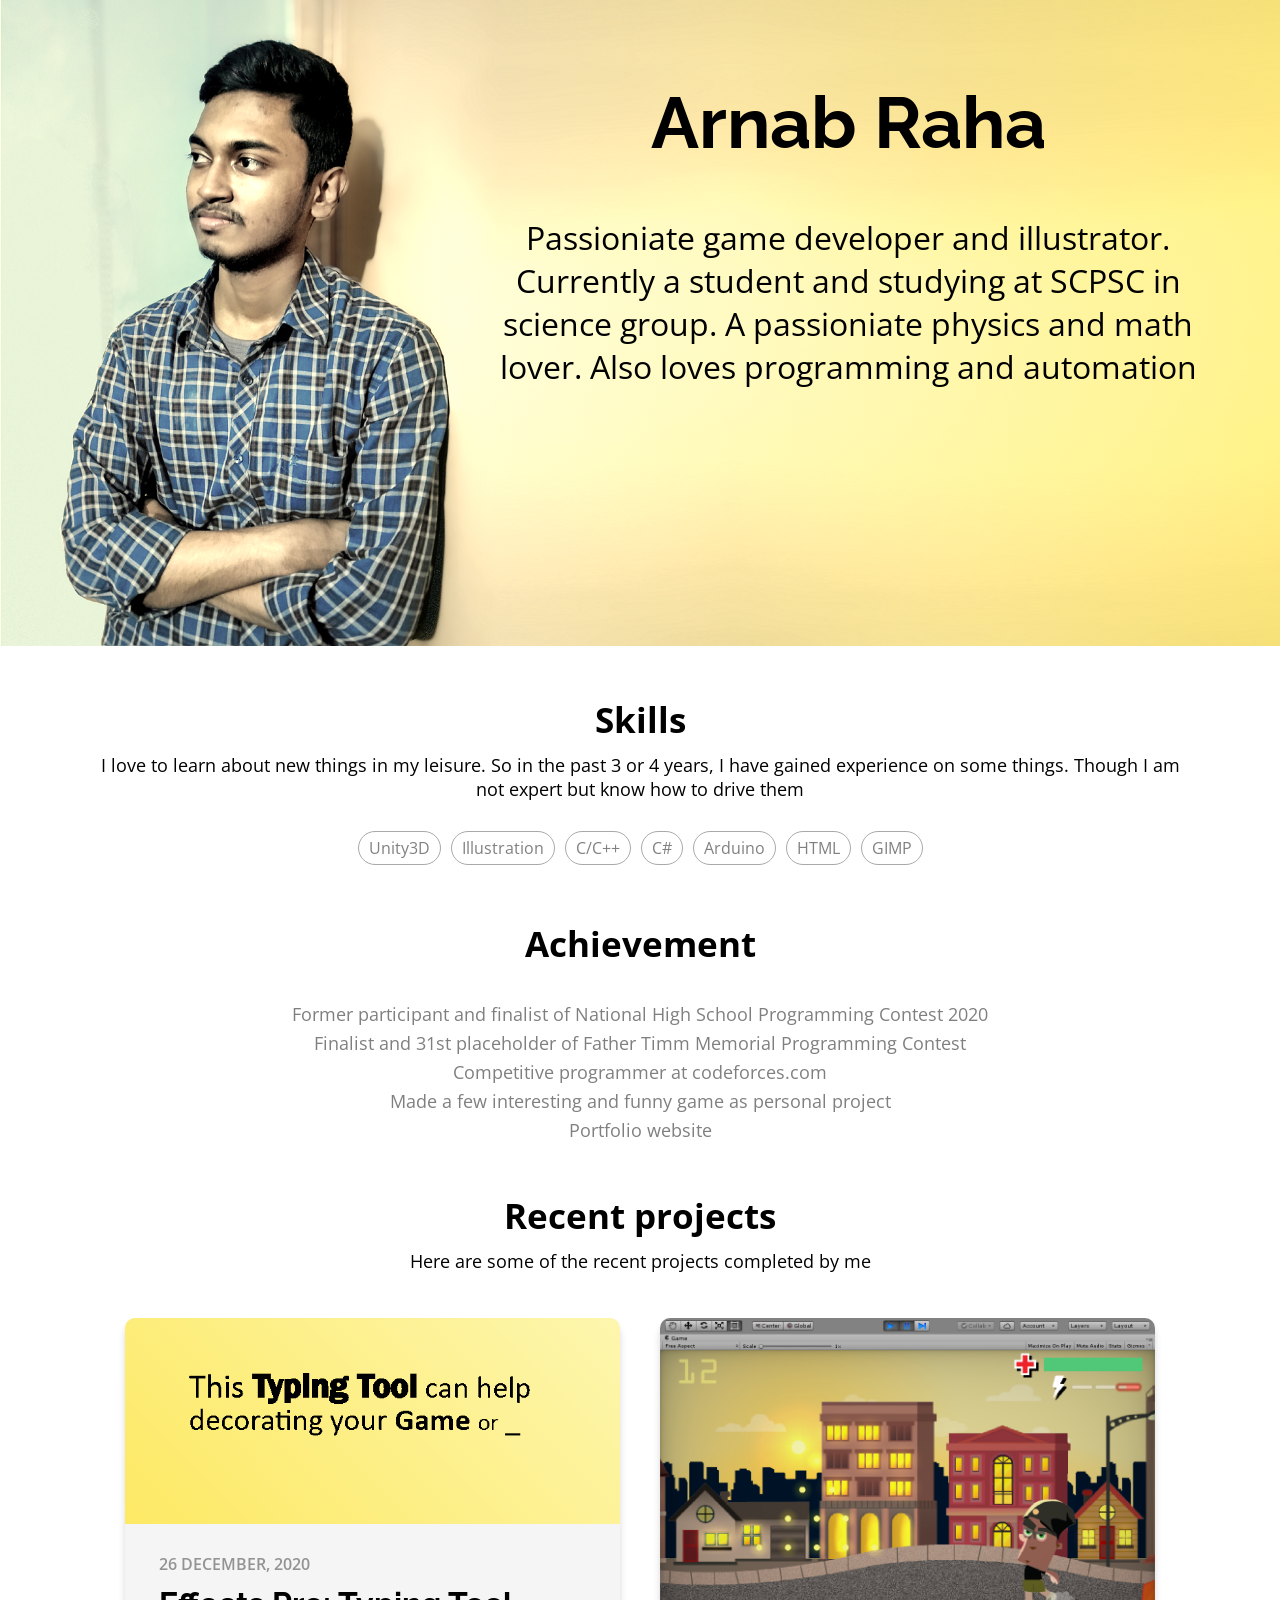
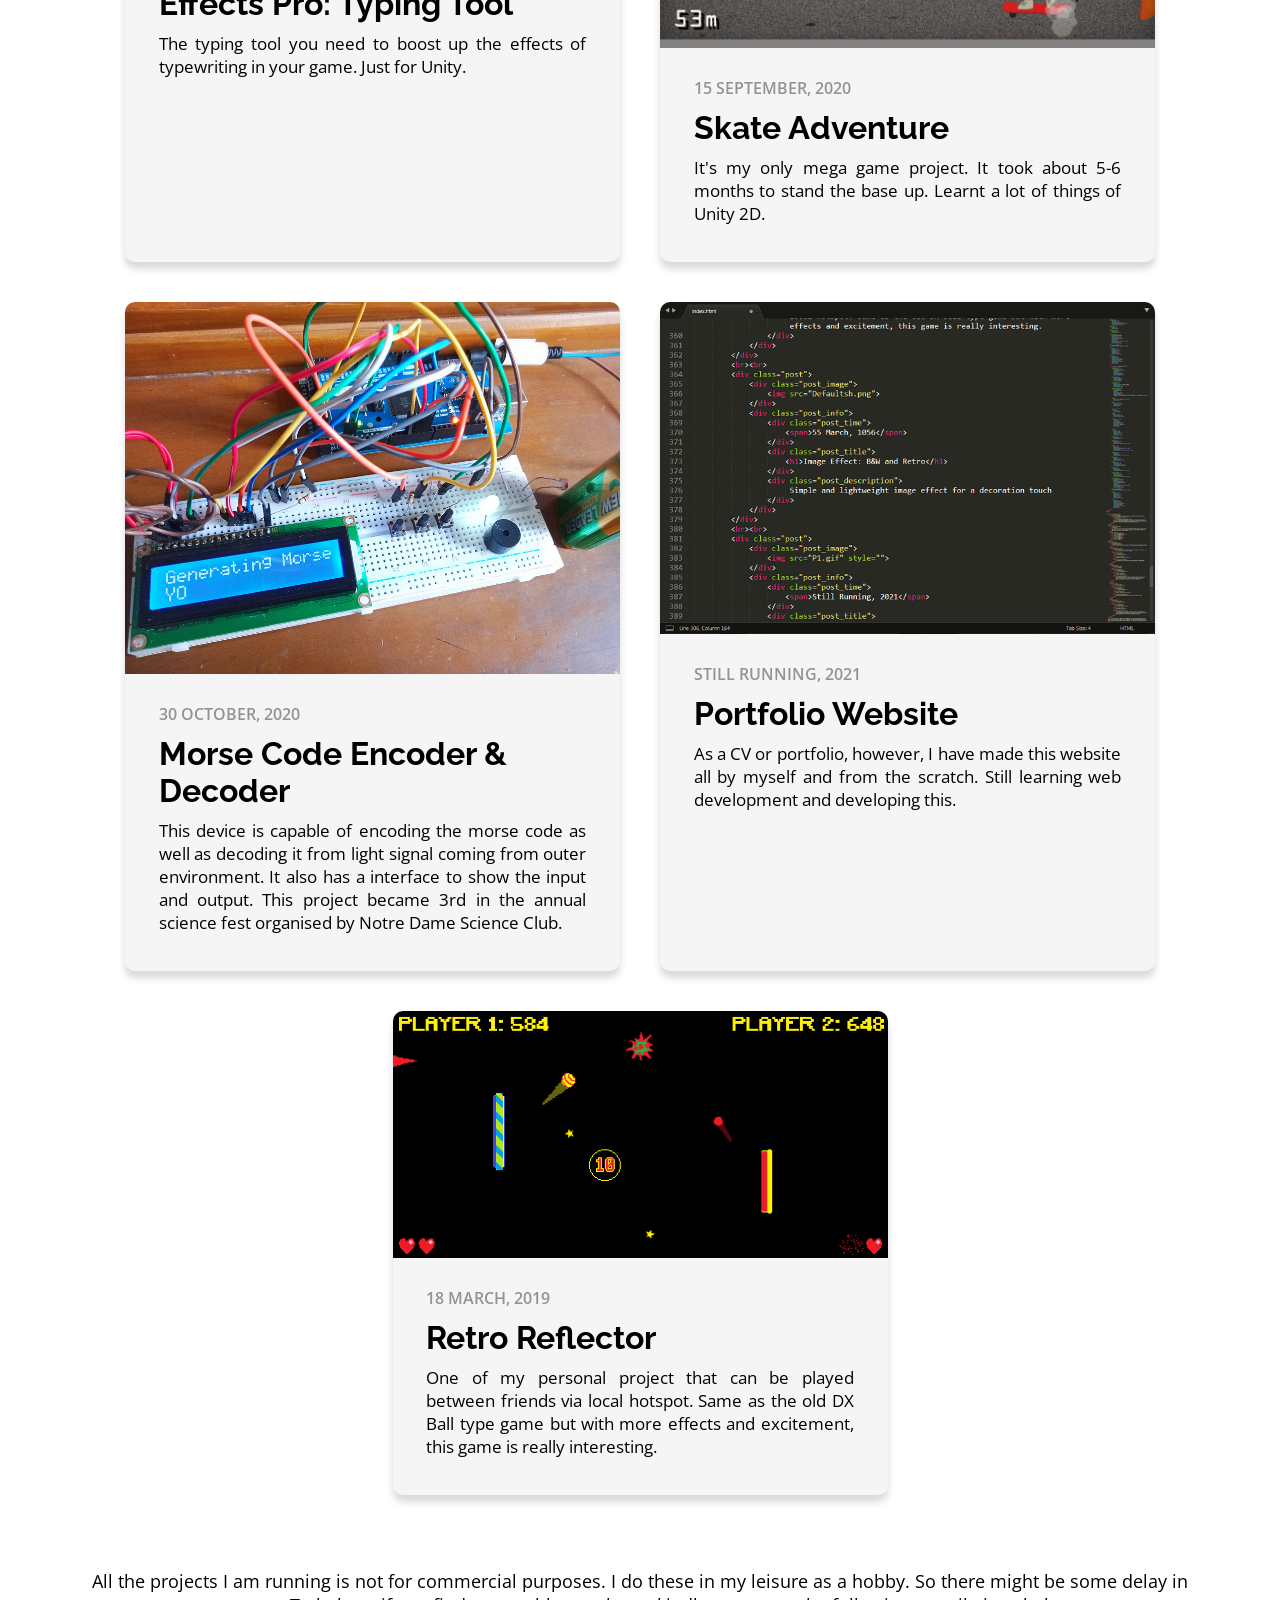
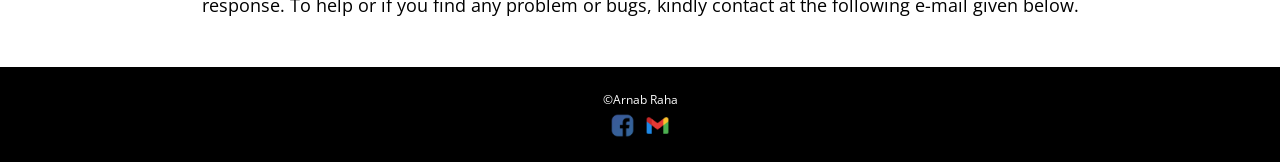
==== index.html @ 2a0ff5d7 "Add files via upload" ====
<!DOCTYPE html>
<html>
<head>
	<meta name="viewport" content="width=device-width, initial scale=1, user-scalable=no, maximum-scale=1.0, minimum-scale=1.0">
	<title>Arnab Raha</title>
	<link rel="preconnect" href="https://fonts.gstatic.com">
	<link href="https://fonts.googleapis.com/css2?family=Raleway:wght@800&display=swap" rel="stylesheet">
	<link href="https://fonts.googleapis.com/css2?family=Montserrat&family=Raleway&display=swap" rel="stylesheet">
	<link href="https://fonts.googleapis.com/css2?family=Open+Sans&display=swap" rel="stylesheet">
    <link rel="stylesheet" type="text/css" href="res/styles.css">
</head>

<body style="background-image: url(BG.png); position: absolute;">
	<div class="introduction">
		<div class="cover_image">
			<img src="res/Ppic.png" alt="Profile Image" style="filter: sepia(60%);">
			<div class="profile_description">
				<br><br><br><br>
				<div class="name"><b>Arnab Raha</b></div>
				<div class="bio">Passioniate game developer and illustrator. Currently a student and studying at SCPSC in science group. A passioniate physics and math lover. Also loves programming and automation.</div>
			</div>
		</div>
	</div>
	<!for dextop view only>
	<div class="dextop">
		<div class="cover_image">
			<img src="res/pic25.png" alt="Profile Image" style="filter: sepia(60%);">
		</div>
		<div class="grad">
			<div class="profile_description">
				<div class="name"><b>Arnab Raha</b></div>
				<div class="bio">Passioniate game developer and illustrator. Currently a student and studying at SCPSC in science group. A passioniate physics and math lover. Also loves programming and automation</div>
			</div>
		</div>
	</div>
	<div class="recent">
		<div class="panel_title">
			<b>Skills</b>
			<div class="title_info">I love to learn about new things in my leisure. So in the past 3 or 4 years, I have gained experience on some things. Though I am not expert but know how to drive them</div>
		</div>
	    <div class="tags">
			<div class="s">Unity3D</div>
			<div class="s">Illustration</div>
			<div class="s">C/C++</div>
			<div class="s">C#</div>
			<div class="s">Arduino</div>
			<div class="s">HTML</div>
			<div class="s">GIMP</div>
		</div>
	</div>
	<div class="recent">
		<div class="panel_title">
			<b>Achievement</b>
			
		</div>
		<div class="title_info">
			<div class="a">Former participant and finalist of National High School Programming Contest 2020</div>
			<div class="a">Finalist and 31st placeholder of Father Timm Memorial Programming Contest</div>
			<div class="a">Competitive programmer at codeforces.com</div>
			<div class="a">Made a few interesting and funny game as personal project</div>
			<div class="a">Portfolio website</div>
		</div>
	</div>
	<div class="recent">
		<div class="panel_title">
			<b>Recent projects</b>
			<div class="title_info">Here are some of the recent projects completed by me</div>
		</div>
		<div class="show">
			<div class="post">
				<div class="post_image">
					<img src="res/a.gif" style="background: linear-gradient(45deg, rgba(255, 230, 64, .8), rgba(255, 246, 156, 0.8));">
				</div>
				<div class="post_info">
					<div class="post_time">
						<span>26 December, 2020</span>
					</div>
					<div class="post_title">
						<h1>Effects Pro: Typing Tool</h1>
					</div>
					<div class="post_description">
						 The typing tool you need to boost up the effects of typewriting in your game. Just for Unity.
					</div>
				</div>
			</div>
			<br><br>
			<div class="post">
				<div class="post_image">
					<img src="res/G2.png">
				</div>
				<div class="post_info">
					<div class="post_time">
						<span>15 September, 2020</span>
					</div>
					<div class="post_title">
						<h1>Skate Adventure</h1>
					</div>
					<div class="post_description">
						 It's my only mega game project. It took about 5-6 months to stand the base up. Learnt a lot of things of Unity 2D.
					</div>
				</div>
			</div>
			<br><br>
			<div class="post">
				<div class="post_image">
					<img src="res/ard.png" style="">
				</div>
				<div class="post_info">
					<div class="post_time">
						<span>30 October, 2020</span>
					</div>
					<div class="post_title">
						<h1>Morse Code Encoder & Decoder</h1>
					</div>
					<div class="post_description">
						 This device is capable of encoding the morse code as well as decoding it from light signal coming from outer environment. It also has a interface to show the input and output. This project became 3rd in the annual science fest organised by Notre Dame Science Club.
					</div>
				</div>
			</div>
			<br><br>
			<div class="post">
				<div class="post_image">
					<img src="res/Dev.png" style="">
				</div>
				<div class="post_info">
					<div class="post_time">
						<span>Still Running, 2021</span>
					</div>
					<div class="post_title">
						<h1>Portfolio Website</h1>
					</div>
					<div class="post_description">
						 As a CV or portfolio, however, I have made this website all by myself and from the scratch. Still learning web development and developing this. 
					</div>
				</div>
			</div>
			<br><br>
			<div class="post">
				<div class="post_image">
					<img src="res/G1.png">
				</div>
				<div class="post_info">
					<div class="post_time">
						<span>18 March, 2019</span>
					</div>
					<div class="post_title">
						<h1>Retro Reflector</h1>
					</div>
					<div class="post_description">
						 One of my personal project that can be played between friends via local hotspot. Same as the old DX Ball type game but with more effects and excitement, this game is really interesting.
					</div>
				</div>
			</div>
		</div>
		<br><br>
		<div class="title_info">All the projects I am running is not for commercial purposes. I do these in my leisure as a hobby. So there might be some delay in response. To help or if you find any problem or bugs, kindly contact at the following e-mail given below.</div>
	</div>
</body>
<footer>
	<div class="developer">©Arnab Raha<br>
	<div class="icons">
		<a href="https://www.facebook.com/arnab.raha.902/"><div class="ico"><img src="res/fb.png" alt="Facebook"></div></a>
		<a href="mailto:arnabraha501@gmail.com"><div class="ico"><img src="res/mail.png" alt="Gmail"></div></a>
	</div>
</footer>
</html>
---- res/styles.css ----
body {
	margin: 0;
	font-family: 'Open Sans', sans-serif;
}

footer {
	padding: 1.5rem;
	display: grid;
	align-items: center;
	justify-content: center;
	text-align: center;
	background-color: black;
	color: white;
	font-size: 12px;
}
/*Self introduction*/
.introduction {
	display: none;
}
.dextop {
	text-align: center;
	position: relative;
}
.cover_image {
	display: block;
	text-align: center;
}
.cover_image img {
	width: 100%;
	height: auto;
	display: block;
}
.grad {
	position: absolute;
	right: 0;
	top: 0;
	width: 70%;
	height: 100%;
	background: linear-gradient(to left, rgba(255, 230, 60, .5), rgba(255, 246, 156, 0));
}
.profile_description {
	/**/margin-top: 5rem;
	/**/margin-bottom: 1rem;
	/**/margin-left: 3rem;
	/**/margin-right: 1rem;
}
.name {
	font-family: 'Raleway', sans-serif;
	font-size: 4.5rem;
	margin: 4vw;
}
.bio {
	font-size: 2.5vw;
	padding-bottom: 0;
	margin: 30px;
	margin-top: 20px;
}
/*Work Experiences*/
.skills {
	margin: 20px;
	margin-bottom: 5px;
}
.tags {
	display: flex;
	flex-flow: row wrap;
	justify-content: center;
}
.s {
	padding: 5px 10px;
	margin: 5px;
	border: solid;
	border-width: 1.5px;
	border-radius: 20px;
	border-color: darkgrey;
	font-size: 16px;
	color: grey;
}
.a {
	margin-bottom: 5px; 
	font-size: 18px;
	color: rgba(0, 0, 0, 0.5);
}

/*Showcase*/
.recent {
	justify-content: center;
	margin: 10vh;
	margin-top: 50px;
	margin-bottom: 50px;
	padding: 0;
}
.show {
	/**/display: flex;
	/**/flex-flow: row wrap;
	/**/justify-content: center;
}
.panel_title {
	/**/text-align: center;
	padding-bottom: 25px;
	font-size: 35px;
}
.title_info {
	/**/text-align: center;
	padding-top: 10px;
	font-size: 18px;
	font-family: 'Open Sans', sans-serif;
}
.post {
	/**/margin: 20px;
	width: 45%;
	height: auto;
	background-color: rgb(245, 245, 245);
	border-radius: 10px;
	box-shadow: 0px 7px 7px rgba(0, 0, 0, .15);
}
.post_image img {
	width: 100%;
	height: auto;
	border-radius: 10px 10px 0px 0px;
}
.post_info {
	padding: 2.1rem;
	padding-top: 1.5rem;
	padding-bottom: 1.75rem;
}
.post_time {
	font-weight: 600;
	font-size: 1rem;
	text-transform: uppercase;
	color: rgba(0, 0, 0, .4);
}
.post_title h1{
	margin: 10px;
	margin-left: 0;
	font-family: 'Raleway', sans-serif;
}
.post_description {
	font-size: 17px;
	text-align: justify;
	padding-bottom: 1vh;
	font-family: 'Open Sans', sans-serif;
}
.last {
	font-size: 18px;
	margin: 20px;
	text-align: center;
	padding: 20px;
	padding-top: 0px;
	padding-bottom: 30px;
}
.icons {
	display: flex;
	justify-content: center;
	margin: 5px;
	margin-bottom: 0;
}
.ico {
	display: flex;
	align-items: center;
	justify-content: center;
	padding: 0 5px;
	width: 25px;
}
.ico img{
	width: 100%;
	height: auto;
}


@media screen and (max-width: 920px) {
	.icons {
		display: none;
	}
	.show {
		display: initial;
		padding: 0;
	}
	.post {
		margin: 0;
		width: 100%;
		height: auto;
	}
	.icons {
		display: flex;
		justify-content: center;
		margin: 5px;
		margin-bottom: 0;
	}
	.ico {
		display: flex;
		align-items: center;
		justify-content: center;
		padding: 0 5px;
		width: 25px;
	}
	.ico img{
		width: 100%;
		height: auto;
	}
}

@media screen and (max-width: 800px) {
	/*Self introduction*/
	.introduction {
		display: initial;
		text-align: center;
		color: white;
		padding: 0;
		margin-bottom: 50px;
	}
	.dextop {
		display: none;
	}
	.cover_image {
		display: block;
		position: relative;
		text-align: center;
	}
	.cover_image img {
		width: 100%;
		height: auto;
	}
	.profile_description {
		margin: unset;
		max-width: 100%;
		position: absolute;
		bottom: 0;
		padding-left: 5vw;
		padding-right: 5vw;
		padding-bottom: 1vh;
		background: linear-gradient(to bottom, rgba(0, 0, 0, 0), rgba(0, 0, 0, 1));
	}
	.name {
		font-family: 'Raleway', sans-serif;
		font-size: 13vw;
		margin: 10px;
	}
	.bio {
		font-size: 4vw;
		padding-bottom: 0;
		margin: 30px;
		margin-top: 20px;
	}
	/*Work Experiences*/
	.skills {
		margin: 20px;
		margin-bottom: 5px;
	}
	.tags {
		display: flex;
		flex-flow: row wrap;
		justify-content: center;
	}
	.s {
		padding: 5px 10px;
		margin: 5px;
		border: solid;
		border-width: 1.5px;
		border-radius: 20px;
		border-color: darkgrey;
		font-size: 16px;
		color: grey;
	}

	/*Showcase*/
	.recent {
		margin: 4.5vh;
		margin-top: 50px;
		margin-bottom: 50px;
		padding: 0;
	}
	.show {
		display: initial;
		padding: 0;
	}
	.panel_title {
		text-align: left;
		padding-bottom: 25px;
		font-size: 35px;
	}
	.title_info {
		text-align: left;
		padding-top: 10px;
		font-size: 18px;
		font-family: 'Open Sans', sans-serif;
	}
	.post {
		margin: 0;
		width: 100%;
		height: auto;
		background-color: rgb(245, 245, 245);
		border-radius: 10px;
		box-shadow: 0px 7px 7px rgba(0, 0, 0, .15);
	}
	.post_image img {
		width: 100%;
		height: auto;
		border-radius: 10px 10px 0px 0px;
	}
	.post_info {
		padding: 2.1rem;
		padding-top: 1.5rem;
		padding-bottom: 1.75rem;
	}
	.post_time {
		font-weight: 600;
		font-size: 1rem;
		text-transform: uppercase;
		color: rgba(0, 0, 0, .4);
	}
	.post_title h1{
		margin: 10px;
		margin-left: 0;
		font-family: 'Raleway', sans-serif;
	}
	.post_description {
		font-size: 17px;
		text-align: justify;
		padding-bottom: 1vh;
		font-family: 'Open Sans', sans-serif;
	}
	.last {
		font-size: 18px;
		margin: 20px;
		text-align: center;
		padding: 20px;
		padding-top: 0px;
		padding-bottom: 30px;
	}
	.icons {
		display: flex;
		justify-content: center;
		margin: 5px;
		margin-bottom: 0;
	}
	.ico {
		display: flex;
		align-items: center;
		justify-content: center;
		padding: 0 5px;
		width: 25px;
	}
	.ico img {
		width: 100%;
		height: auto;
	}
}
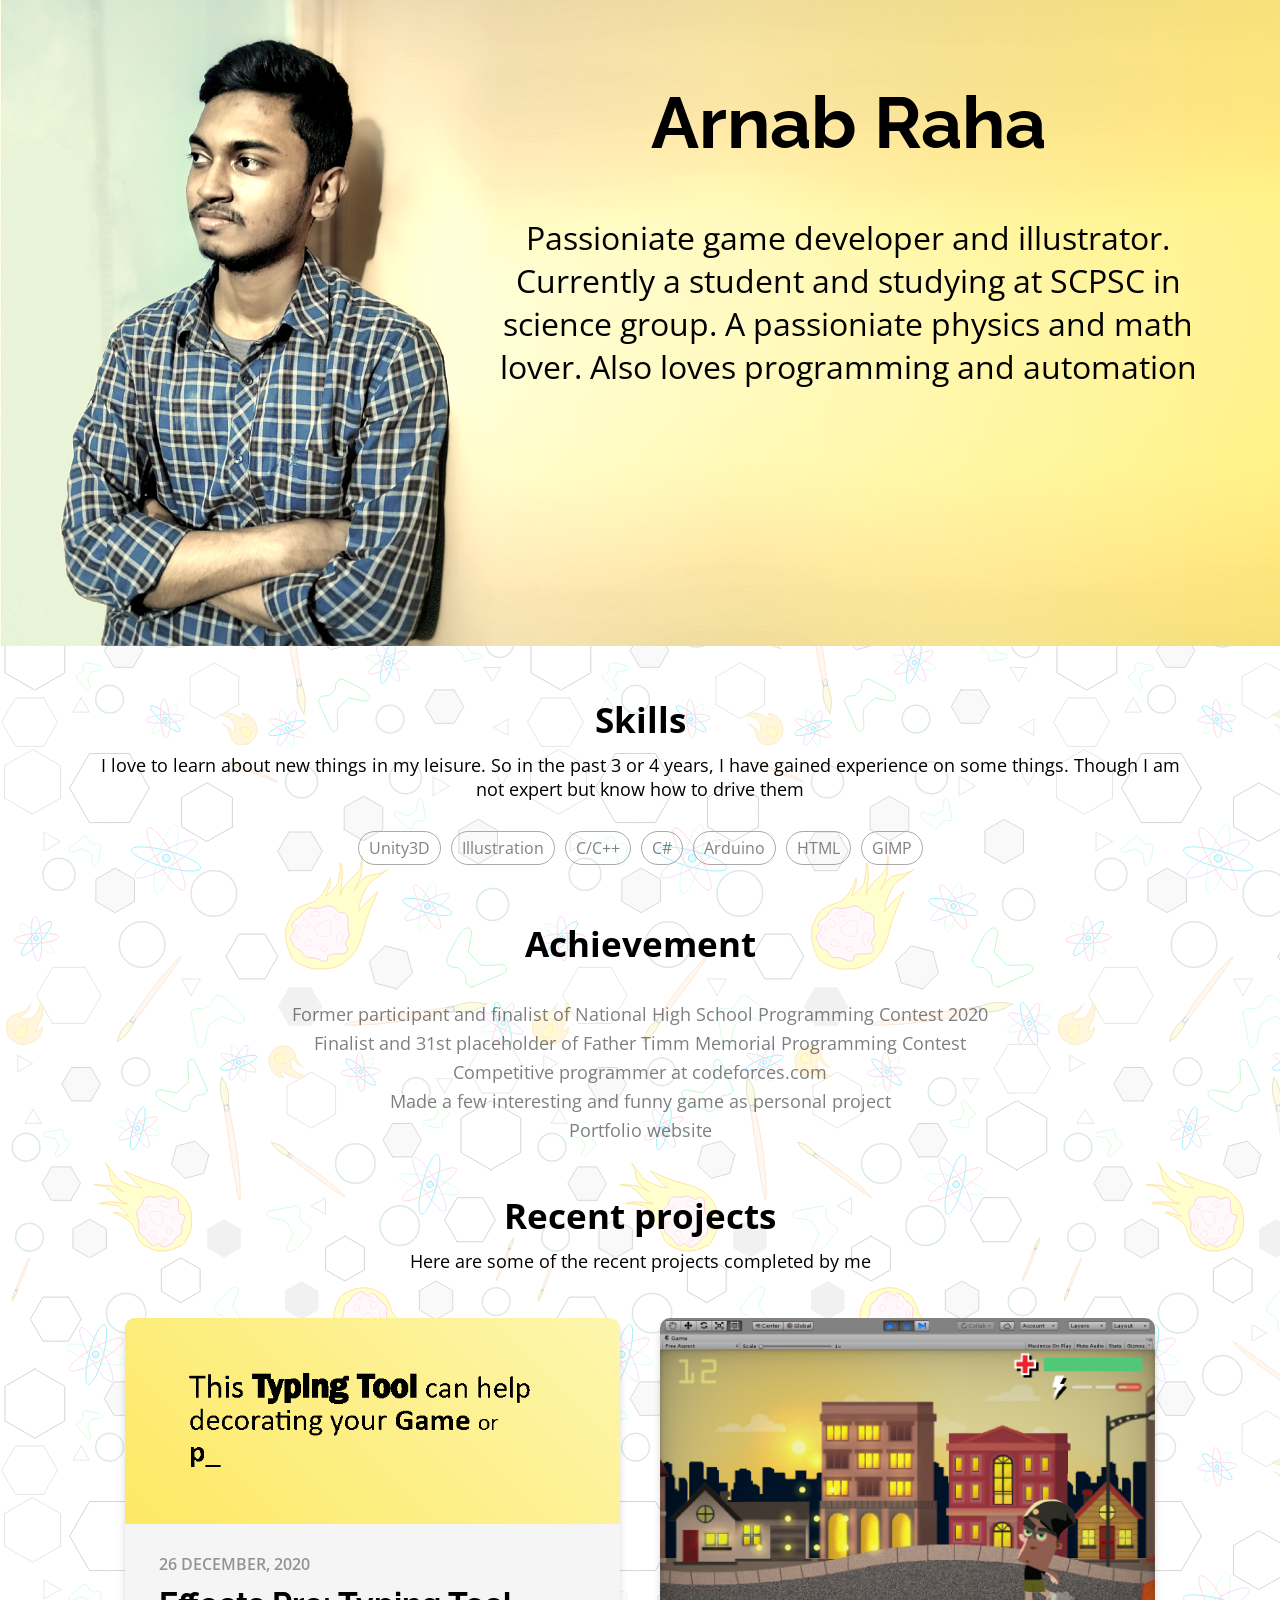
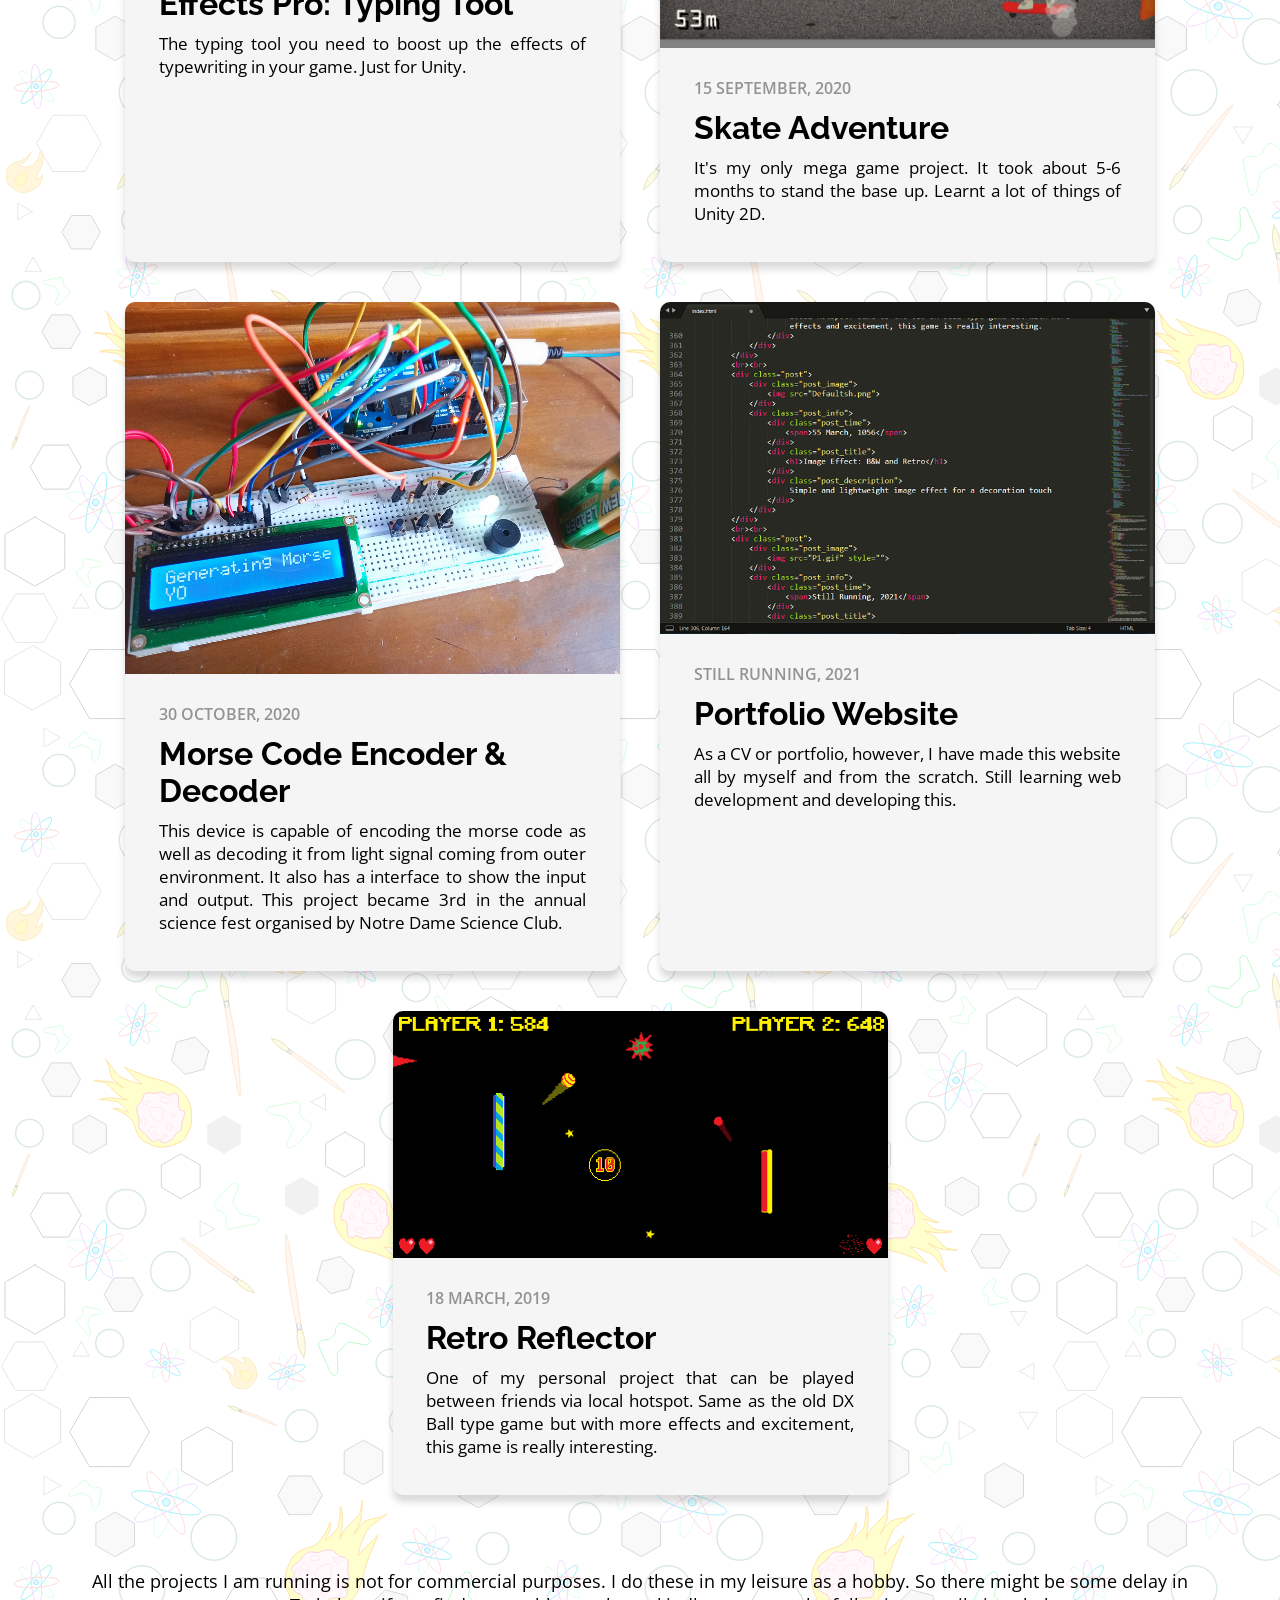
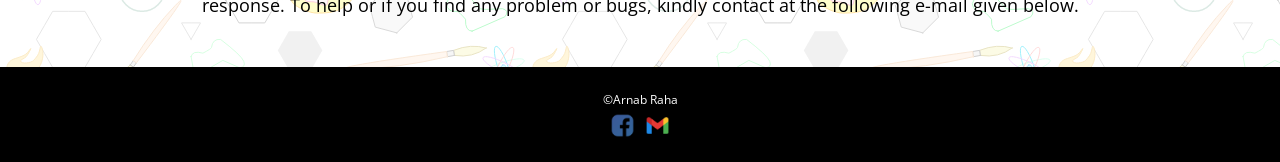
==== commit 59919f46: "Update index.html" ====
--- a/index.html
+++ b/index.html
@@ -10,10 +10,10 @@
     <link rel="stylesheet" type="text/css" href="res/styles.css">
 </head>
 
-<body style="background-image: url(BG.png); position: absolute;">
+<body style="background-image: url(res/BG.png); position: absolute;">
 	<div class="introduction">
 		<div class="cover_image">
-			<img src="res/Ppic.png" alt="Profile Image" style="filter: sepia(60%);">
+			<img src="res/PPic.png" alt="Profile Image" style="filter: sepia(60%);">
 			<div class="profile_description">
 				<br><br><br><br>
 				<div class="name"><b>Arnab Raha</b></div>
@@ -163,4 +163,4 @@
 		<a href="mailto:arnabraha501@gmail.com"><div class="ico"><img src="res/mail.png" alt="Gmail"></div></a>
 	</div>
 </footer>
-</html>+</html>
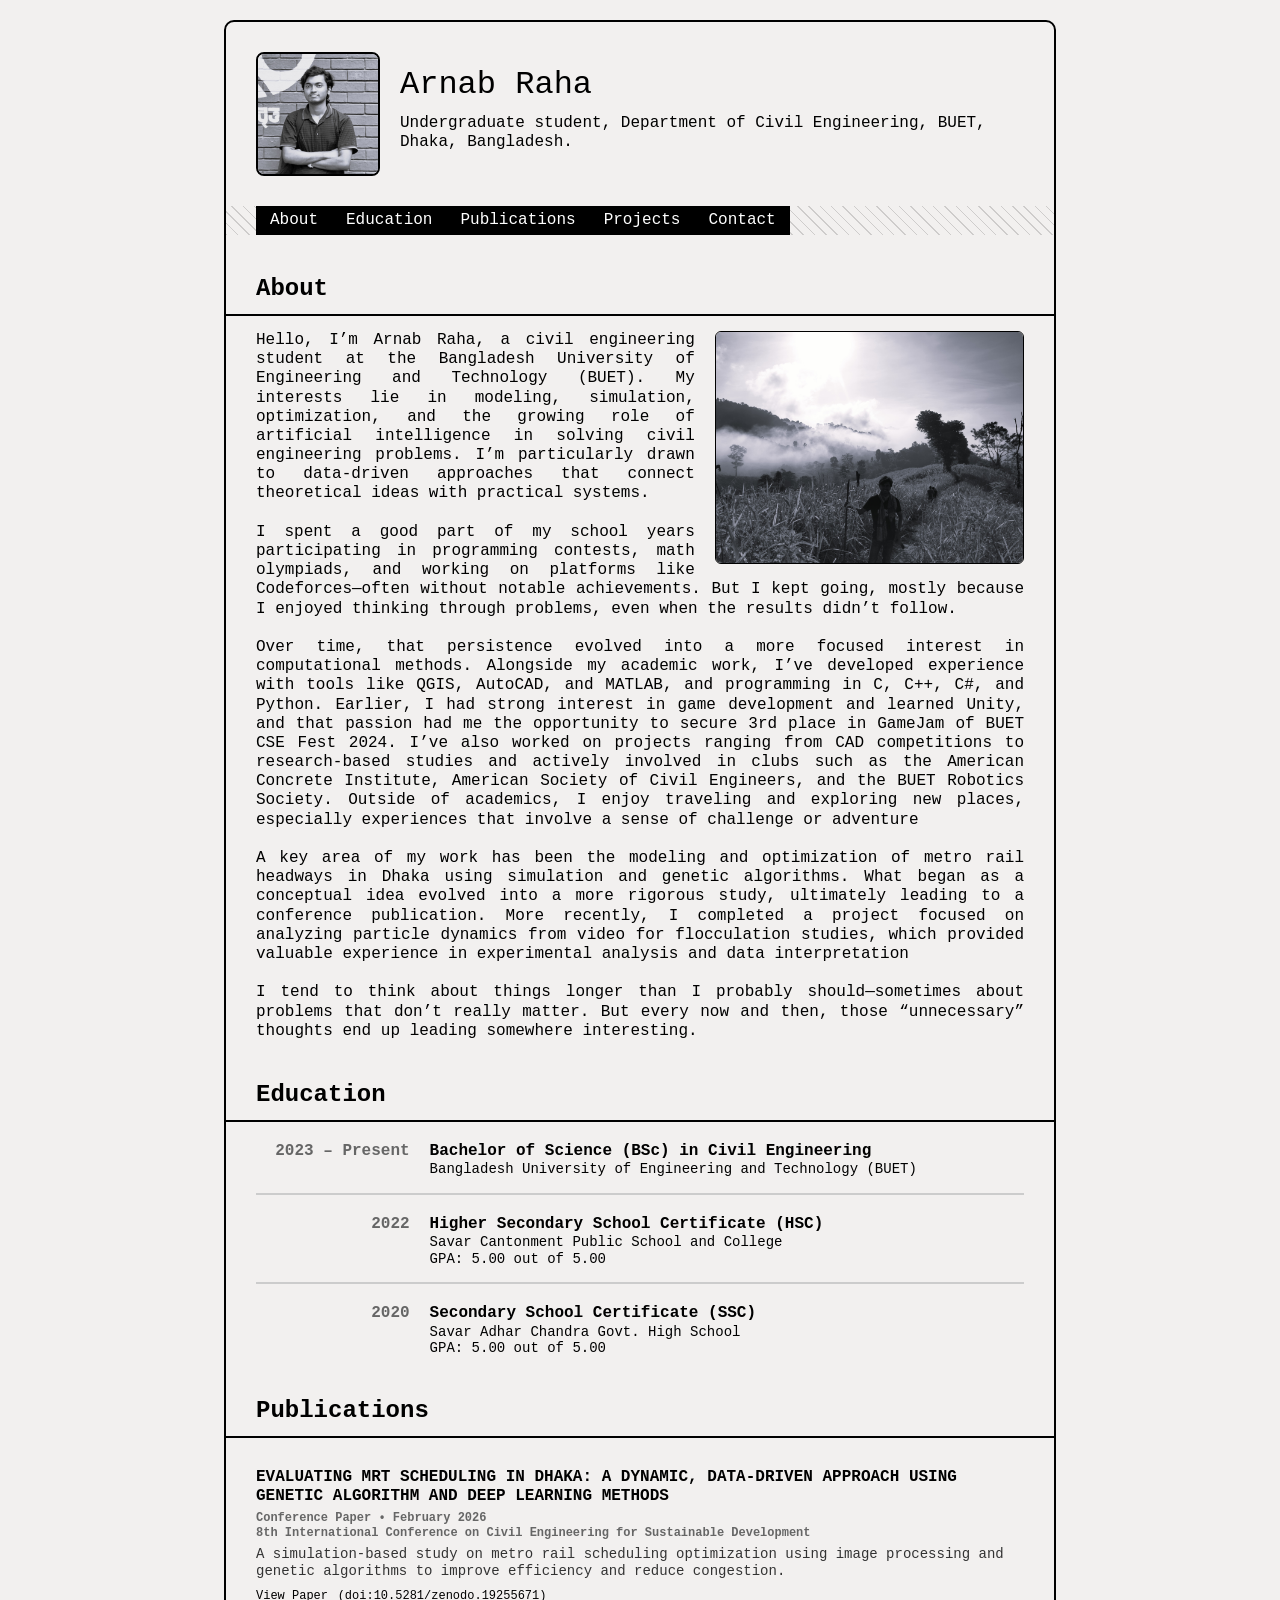
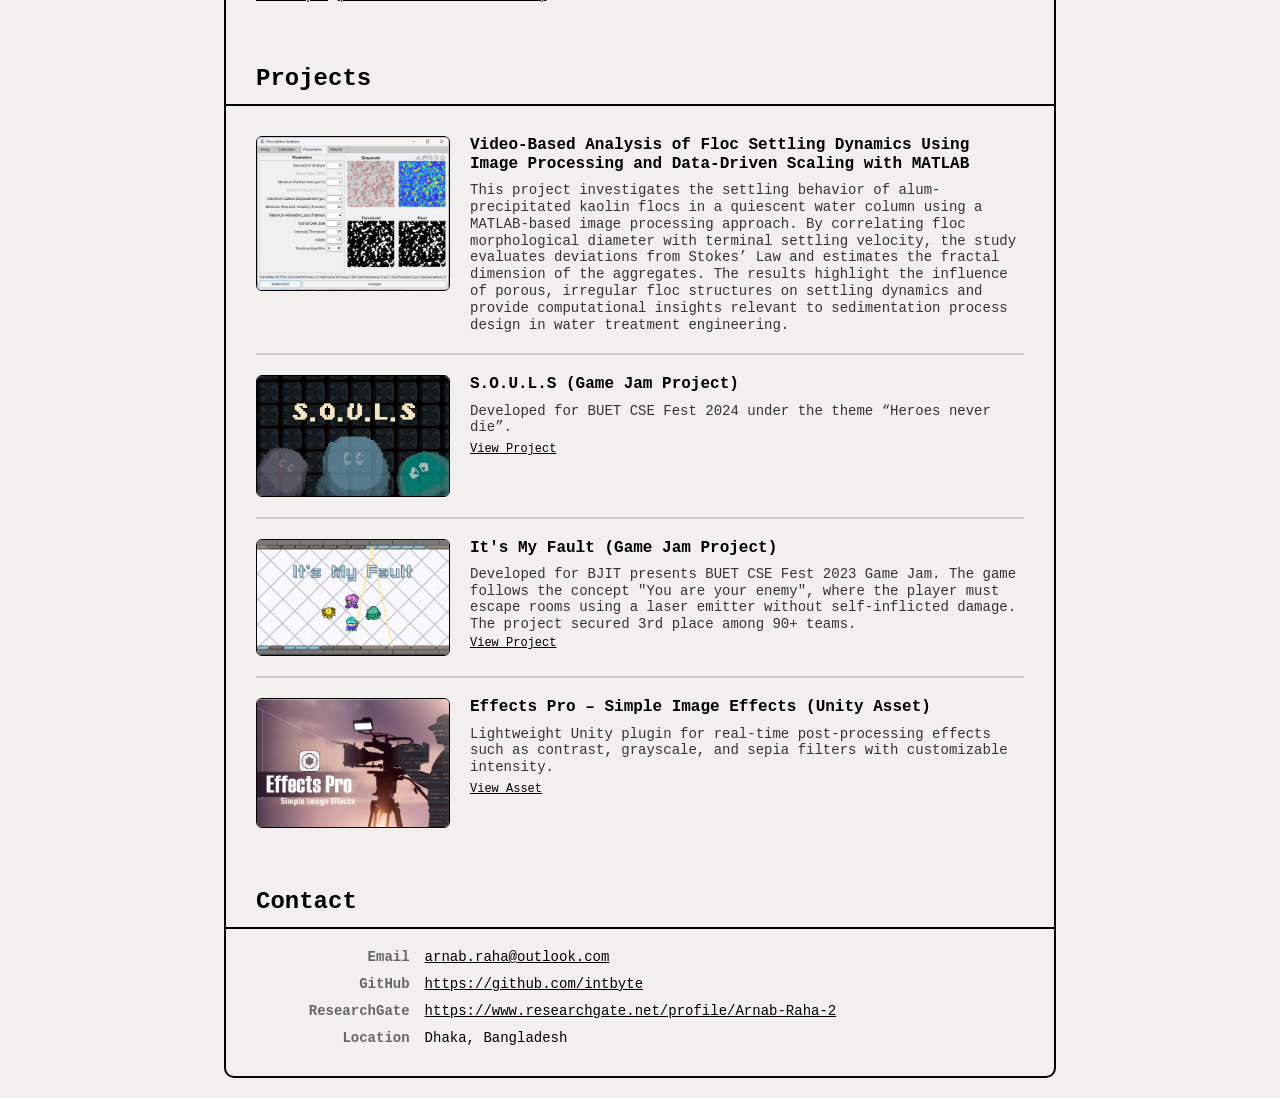
==== commit 327e2776: "Updated portfolio Reorganized project structure (css + images separated from res)" ====
--- a/index.html
+++ b/index.html
@@ -1,166 +1,203 @@
 <!DOCTYPE html>
-<html>
+<html lang="en">
 <head>
-	<meta name="viewport" content="width=device-width, initial scale=1, user-scalable=no, maximum-scale=1.0, minimum-scale=1.0">
-	<title>Arnab Raha</title>
-	<link rel="preconnect" href="https://fonts.gstatic.com">
-	<link href="https://fonts.googleapis.com/css2?family=Raleway:wght@800&display=swap" rel="stylesheet">
-	<link href="https://fonts.googleapis.com/css2?family=Montserrat&family=Raleway&display=swap" rel="stylesheet">
-	<link href="https://fonts.googleapis.com/css2?family=Open+Sans&display=swap" rel="stylesheet">
-    <link rel="stylesheet" type="text/css" href="res/styles.css">
+  <meta charset="UTF-8">
+  <meta name="robots" content="noimageindex">
+  <meta name="viewport" content="width=device-width, initial-scale=1.0">
+  <title>Arnab Raha</title>
+  <link rel="stylesheet" href="css/styles.css">
 </head>
 
-<body style="background-image: url(res/BG.png); position: absolute;">
-	<div class="introduction">
-		<div class="cover_image">
-			<img src="res/PPic.png" alt="Profile Image" style="filter: sepia(60%);">
-			<div class="profile_description">
-				<br><br><br><br>
-				<div class="name"><b>Arnab Raha</b></div>
-				<div class="bio">Passioniate game developer and illustrator. Currently a student and studying at SCPSC in science group. A passioniate physics and math lover. Also loves programming and automation.</div>
-			</div>
-		</div>
-	</div>
-	<!for dextop view only>
-	<div class="dextop">
-		<div class="cover_image">
-			<img src="res/pic25.png" alt="Profile Image" style="filter: sepia(60%);">
-		</div>
-		<div class="grad">
-			<div class="profile_description">
-				<div class="name"><b>Arnab Raha</b></div>
-				<div class="bio">Passioniate game developer and illustrator. Currently a student and studying at SCPSC in science group. A passioniate physics and math lover. Also loves programming and automation</div>
-			</div>
-		</div>
-	</div>
-	<div class="recent">
-		<div class="panel_title">
-			<b>Skills</b>
-			<div class="title_info">I love to learn about new things in my leisure. So in the past 3 or 4 years, I have gained experience on some things. Though I am not expert but know how to drive them</div>
-		</div>
-	    <div class="tags">
-			<div class="s">Unity3D</div>
-			<div class="s">Illustration</div>
-			<div class="s">C/C++</div>
-			<div class="s">C#</div>
-			<div class="s">Arduino</div>
-			<div class="s">HTML</div>
-			<div class="s">GIMP</div>
-		</div>
-	</div>
-	<div class="recent">
-		<div class="panel_title">
-			<b>Achievement</b>
-			
-		</div>
-		<div class="title_info">
-			<div class="a">Former participant and finalist of National High School Programming Contest 2020</div>
-			<div class="a">Finalist and 31st placeholder of Father Timm Memorial Programming Contest</div>
-			<div class="a">Competitive programmer at codeforces.com</div>
-			<div class="a">Made a few interesting and funny game as personal project</div>
-			<div class="a">Portfolio website</div>
-		</div>
-	</div>
-	<div class="recent">
-		<div class="panel_title">
-			<b>Recent projects</b>
-			<div class="title_info">Here are some of the recent projects completed by me</div>
-		</div>
-		<div class="show">
-			<div class="post">
-				<div class="post_image">
-					<img src="res/a.gif" style="background: linear-gradient(45deg, rgba(255, 230, 64, .8), rgba(255, 246, 156, 0.8));">
-				</div>
-				<div class="post_info">
-					<div class="post_time">
-						<span>26 December, 2020</span>
-					</div>
-					<div class="post_title">
-						<h1>Effects Pro: Typing Tool</h1>
-					</div>
-					<div class="post_description">
-						 The typing tool you need to boost up the effects of typewriting in your game. Just for Unity.
-					</div>
-				</div>
-			</div>
-			<br><br>
-			<div class="post">
-				<div class="post_image">
-					<img src="res/G2.png">
-				</div>
-				<div class="post_info">
-					<div class="post_time">
-						<span>15 September, 2020</span>
-					</div>
-					<div class="post_title">
-						<h1>Skate Adventure</h1>
-					</div>
-					<div class="post_description">
-						 It's my only mega game project. It took about 5-6 months to stand the base up. Learnt a lot of things of Unity 2D.
-					</div>
-				</div>
-			</div>
-			<br><br>
-			<div class="post">
-				<div class="post_image">
-					<img src="res/ard.png" style="">
-				</div>
-				<div class="post_info">
-					<div class="post_time">
-						<span>30 October, 2020</span>
-					</div>
-					<div class="post_title">
-						<h1>Morse Code Encoder & Decoder</h1>
-					</div>
-					<div class="post_description">
-						 This device is capable of encoding the morse code as well as decoding it from light signal coming from outer environment. It also has a interface to show the input and output. This project became 3rd in the annual science fest organised by Notre Dame Science Club.
-					</div>
-				</div>
-			</div>
-			<br><br>
-			<div class="post">
-				<div class="post_image">
-					<img src="res/Dev.png" style="">
-				</div>
-				<div class="post_info">
-					<div class="post_time">
-						<span>Still Running, 2021</span>
-					</div>
-					<div class="post_title">
-						<h1>Portfolio Website</h1>
-					</div>
-					<div class="post_description">
-						 As a CV or portfolio, however, I have made this website all by myself and from the scratch. Still learning web development and developing this. 
-					</div>
-				</div>
-			</div>
-			<br><br>
-			<div class="post">
-				<div class="post_image">
-					<img src="res/G1.png">
-				</div>
-				<div class="post_info">
-					<div class="post_time">
-						<span>18 March, 2019</span>
-					</div>
-					<div class="post_title">
-						<h1>Retro Reflector</h1>
-					</div>
-					<div class="post_description">
-						 One of my personal project that can be played between friends via local hotspot. Same as the old DX Ball type game but with more effects and excitement, this game is really interesting.
-					</div>
-				</div>
-			</div>
-		</div>
-		<br><br>
-		<div class="title_info">All the projects I am running is not for commercial purposes. I do these in my leisure as a hobby. So there might be some delay in response. To help or if you find any problem or bugs, kindly contact at the following e-mail given below.</div>
-	</div>
+<body>
+  <div class="container">
+    <div class="intro">
+      <div class="intro-item image">
+        <img src="images/1.jpg" alt="Profile photo">
+      </div>
+
+      <div class="intro-item text">
+        <h1>Arnab Raha</h1>
+        <p>
+          Undergraduate student, Department of Civil Engineering, BUET, Dhaka, Bangladesh.
+        </p>
+      </div>
+    </div>
+
+    <div class="nav">
+      <a href="#about">About</a>
+      <a href="#education">Education</a>
+      <a href="#publications">Publications</a>
+      <a href="#projects">Projects</a>
+      <a href="#contact">Contact</a>
+    </div>
+
+    <div class="section" id="about">
+      <h2>About</h2>
+      <p>
+        <img src="images/2.jpg" class="about-img">
+        Hello, I’m Arnab Raha, a civil engineering student at the Bangladesh University of Engineering and Technology (BUET). My interests lie in modeling, simulation, optimization, and the growing role of artificial intelligence in solving civil engineering problems. I’m particularly drawn to data-driven approaches that connect theoretical ideas with practical systems.<br>
+        <br>I spent a good part of my school years participating in programming contests, math olympiads, and working on platforms like Codeforces—often without notable achievements. But I kept going, mostly because I enjoyed thinking through problems, even when the results didn’t follow.<br>
+        <br>Over time, that persistence evolved into a more focused interest in computational methods. Alongside my academic work, I’ve developed experience with tools like QGIS, AutoCAD, and MATLAB, and programming in C, C++, C#, and Python. Earlier, I had strong interest in game development and learned Unity, and that passion had me the opportunity to secure 3rd place in GameJam of BUET CSE Fest 2024. I’ve also worked on projects ranging from CAD competitions to research-based studies and actively involved in clubs such as the American Concrete Institute, American Society of Civil Engineers, and the BUET Robotics Society.
+        Outside of academics, I enjoy traveling and exploring new places, especially experiences that involve a sense of challenge or adventure<br>
+        <br>A key area of my work has been the modeling and optimization of metro rail headways in Dhaka using simulation and genetic algorithms. What began as a conceptual idea evolved into a more rigorous study, ultimately leading to a conference publication. More recently, I completed a project focused on analyzing particle dynamics from video for flocculation studies, which provided valuable experience in experimental analysis and data interpretation<br>
+        <br>I tend to think about things longer than I probably should—sometimes about problems that don’t really matter. But every now and then, those “unnecessary” thoughts end up leading somewhere interesting.
+      </p>
+    </div>
+
+    <div class="section" id="education">
+      <h2>Education</h2>
+
+      <div class="education">
+        <div class="time">2023 – Present</div>
+        <div class="details">
+          <strong>Bachelor of Science (BSc) in Civil Engineering</strong>
+          <div>Bangladesh University of Engineering and Technology (BUET)</div>
+        </div>
+      </div>
+
+      <div class="education">
+        <div class="time">2022</div>
+        <div class="details">
+          <strong>Higher Secondary School Certificate (HSC)</strong>
+          <div>Savar Cantonment Public School and College</div>
+          <div>GPA: 5.00 out of 5.00</div>
+        </div>
+      </div>
+
+      <div class="education">
+        <div class="time">2020</div>
+        <div class="details">
+          <strong>Secondary School Certificate (SSC)</strong>
+          <div>Savar Adhar Chandra Govt. High School</div>
+          <div>GPA: 5.00 out of 5.00</div>
+        </div>
+      </div>
+    </div>
+
+    <div class="section" id="publications">
+      <h2>Publications</h2>
+        <div class="publication">
+          <div class="pub-title">
+            EVALUATING MRT SCHEDULING IN DHAKA: A DYNAMIC, DATA-DRIVEN APPROACH USING GENETIC ALGORITHM AND DEEP LEARNING METHODS
+          </div>
+
+          <div class="pub-meta">
+            Conference Paper • February 2026<br>
+            8th International Conference on Civil Engineering for Sustainable Development
+          </div>
+
+          <div class="pub-desc">
+            A simulation-based study on metro rail scheduling optimization using image processing and genetic algorithms to improve efficiency and reduce congestion.
+          </div>
+
+          <a href="https://www.researchgate.net/publication/403210605_EVALUATING_MRT_SCHEDULING_IN_DHAKA_A_DYNAMIC_DATA-DRIVEN_APPROACH_USING_GENETIC_ALGORITHM_AND_DEEP_LEARNING_METHODS" class="pub-link">View Paper</a> <a href="https://doi.org/10.5281/zenodo.19255671" class="pub-link">(doi:10.5281/zenodo.19255671)</a>
+        </div>
+    </div>
+
+    <div class="section" id="projects">
+      <h2>Projects</h2>
+      <div class="project">
+        <img src="images/proj_1.png" alt="Floc analysis" class="proj-img">
+        <div class="proj-content">
+          <div class="proj-title">
+            Video-Based Analysis of Floc Settling Dynamics Using Image Processing and Data-Driven Scaling with MATLAB
+          </div>
+
+          <div class="proj-desc">
+            This project investigates the settling behavior of alum-precipitated kaolin flocs in a quiescent water column using a MATLAB-based image processing approach. By correlating floc morphological diameter with terminal settling velocity, the study evaluates deviations from Stokes’ Law and estimates the fractal dimension of the aggregates. The results highlight the influence of porous, irregular floc structures on settling dynamics and provide computational insights relevant to sedimentation process design in water treatment engineering.
+          </div>
+        </div>
+      </div>
+
+      <div class="project">
+        <img src="images/game_2.png" class="proj-img">
+        <div class="proj-content">
+          <div class="proj-title">
+            S.O.U.L.S (Game Jam Project)
+          </div>
+
+          <div class="proj-desc">
+            Developed for BUET CSE Fest 2024 under the theme “Heroes never die”.
+          </div>
+
+          <a href="https://github.com/intbyte/S.O.U.L.S" class="proj-link">View Project</a>
+        </div>
+      </div>
+
+      <div class="project">
+        <img src="images/game_1.png" class="proj-img">
+        <div class="project-content">
+          <div class="proj-title">
+            It's My Fault (Game Jam Project)
+          </div>
+
+          <div class="proj-desc">
+            Developed for BJIT presents BUET CSE Fest 2023 Game Jam. The game follows the concept "You are your enemy", where the player must escape rooms using a laser emitter without self-inflicted damage. The project secured 3rd place among 90+ teams.
+          </div>
+
+          <a href="https://github.com/intbyte/It-s-My-Fault---A-Game-Jam-Project" class="proj-link">View Project</a>
+        </div>
+      </div>
+
+      <div class="project">
+        <img src="images/asset_1.webp" class="proj-img">
+        <div class="proj-content">
+          <div class="proj-title">
+            Effects Pro – Simple Image Effects (Unity Asset)
+          </div>
+
+          <div class="proj-desc">
+            Lightweight Unity plugin for real-time post-processing effects such as contrast, grayscale, and sepia filters with customizable intensity.
+          </div>
+
+          <a href="https://assetstore.unity.com/packages/slug/191099" class="proj-link">View Asset</a>
+        </div>
+      </div>
+    </div>
+
+    <div class="section" id="contact">
+      <h2>Contact</h2>
+      <div class="contact-item">
+        <span class="label">Email</span>
+        <span class="value">
+          <a href="mailto:arnab.raha@outlook.com">arnab.raha@outlook.com</a>
+        </span>
+      </div>
+
+      <div class="contact-item">
+        <span class="label">GitHub</span>
+        <span class="value">
+          <a href="https://github.com/intbyte">https://github.com/intbyte</a>
+        </span>
+      </div>
+
+      <div class="contact-item">
+        <span class="label">ResearchGate</span>
+        <span class="value">
+          <a href="https://www.researchgate.net/profile/Arnab-Raha-2">https://www.researchgate.net/profile/Arnab-Raha-2</a>
+        </span>
+      </div>
+
+      <div class="contact-item">
+        <span class="label">Location</span>
+        <span class="value">Dhaka, Bangladesh</span>
+      </div>
+    </div>
+
+  </div>
+  <script>
+    const nav = document.querySelector(".nav");
+    const links = document.querySelectorAll(".nav a");
+    const sections = document.querySelectorAll(".section");
+
+    // Sticky shadow
+    window.addEventListener("scroll", () => {
+      if (nav.getBoundingClientRect().top <= 0) {
+        nav.classList.add("stuck");
+      } else {
+        nav.classList.remove("stuck");
+      }
+    });
+  </script>
 </body>
-<footer>
-	<div class="developer">©Arnab Raha<br>
-	<div class="icons">
-		<a href="https://www.facebook.com/arnab.raha.902/"><div class="ico"><img src="res/fb.png" alt="Facebook"></div></a>
-		<a href="mailto:arnabraha501@gmail.com"><div class="ico"><img src="res/mail.png" alt="Gmail"></div></a>
-	</div>
-</footer>
-</html>
+</html>
--- a/css/styles.css
+++ b/css/styles.css
@@ -0,0 +1,411 @@
+body {
+    margin: 0;
+    padding: 20px;
+    background: #F2F0EF;
+    color: #000;
+    font-family: Consolas, "Consolas", monospace;
+    display: flex;
+    justify-content: center;
+}
+
+.container {
+    max-width: 60vw;
+    width: 100%;
+    border: 2px solid #000;
+    border-radius: 10px;
+    padding: 30px;
+    line-height: 1.2;
+    background: #F2F0EF;
+}
+
+/* Intro */
+.intro {
+    display: flex;
+    align-items: center;
+    gap: 20px;
+    padding-bottom: 30px;
+}
+
+.intro-item.image img {
+    width: 120px;
+    height: 120px;
+    object-fit: cover;
+    border: 2px solid #000;
+    border-radius: 8px;
+    display: block;
+}
+
+.intro-item.text {
+    flex: 1;
+}
+
+/* Headings */
+h1, h2 {
+    margin: 0 0 10px 0;
+    font-weight: normal;
+}
+
+p {
+    margin: 10px 0;
+}
+
+a {
+    color: #000;
+    text-decoration: underline;
+}
+
+/* Navigation */
+.nav {
+    display: flex;
+    position: sticky;
+    top: 0;
+    z-index: 10;
+    background: #F2F0EF;
+
+    margin-left: -30px;
+    margin-right: -30px;
+    padding: 0px 30px;
+}
+
+.nav.stuck {
+    box-shadow: 0 2px 6px rgba(0, 0, 0, 0.5);
+}
+
+.nav::before {
+    content: "";
+    position: absolute;
+    inset: 0;
+    z-index: -1;
+
+    background: repeating-linear-gradient(
+        45deg,
+        #000 0px,
+        #000 1px,
+        transparent 1px,
+        transparent 8px
+    );
+    opacity: 0.15;
+}
+
+.nav a {
+    display: inline-block;
+    padding: 5px 14px;
+    text-decoration: none;
+    color: #fff;
+    background: #000;
+}
+
+.nav a.active {
+    background: #F2F0EF;
+    color: #000;
+}
+
+.nav a:hover {
+    background: #fff;
+    color: #000;
+    text-decoration: underline;
+}
+
+/* Sections */
+.section {
+    margin-top: 40px;
+    scroll-margin-top: 50px;
+}
+
+.section h2 {
+    font-weight: bold;
+}
+
+.section h2::after {
+    content: "";
+    display: block;
+    border-bottom: 2px solid #000;
+    margin-top: 10px;
+
+    margin-left: -30px;
+    margin-right: -30px;
+}
+
+/* Education */
+.education {
+    display: grid;
+    grid-template-columns: 20% 1fr;
+    gap: 20px;
+    margin-top: 20px;
+    align-items: start;
+    font-size: 14px;
+}
+
+.education .time {
+    font-size: 16px;
+    color: #666;
+    font-weight: 600;
+    text-align: right;
+}
+
+.education p {
+    color: #333;
+    margin: 6px 0;
+}
+
+.education strong {
+    display: block;
+    font-size: 16px;
+    color: #000;
+}
+
+.education:not(:last-child) {
+    border-bottom: 2px solid #ccc;
+    padding-bottom: 15px;
+}
+
+/* About */
+.about-img {
+    float: right;
+    width: 40%;
+    margin: 0 0 10px 20px;
+    border: 1px solid #000;
+    border-radius: 6px;
+}
+
+#about p {
+    margin-top: 15px;
+    text-align: justify;
+}
+
+/* Publications */
+.publication {
+    padding: 20px 0;
+    border-bottom: 2px solid #ddd;
+}
+
+.pub-title {
+    font-size: 16px;
+    font-weight: bold;
+    margin-bottom: 5px;
+}
+
+.pub-meta {
+    font-size: 12px;
+    color: #666;
+    margin-bottom: 6px;
+    font-weight: bold;
+}
+
+.pub-desc {
+    font-size: 14px;
+    color: #333;
+    line-height: 1.2;
+    margin-bottom: 6px;
+}
+
+.pub-link {
+    font-size: 12px;
+    text-decoration: underline;
+    color: #000;
+}
+
+.publication:last-child {
+    border-bottom: none;
+}
+
+/* Projects */
+.project {
+    display: flex;
+    gap: 20px;
+    padding: 20px 0;
+    border-bottom: 2px solid #ccc;
+    align-items: flex-start;
+}
+
+.project:last-child {
+    border-bottom: none;
+}
+
+.proj-img {
+    width: 25%;
+    border: 1px solid #000;
+    border-radius: 6px;
+    flex-shrink: 0;
+}
+
+.proj-content {
+    display: flex;
+    flex-direction: column;
+}
+
+.proj-title {
+    font-size: 16px;
+    font-weight: 600;
+    margin-bottom: 8px;
+}
+
+.proj-desc {
+    font-size: 14px;
+    color: #333;
+    line-height: 1.2;
+}
+
+.proj-link {
+    margin-top: 6px;
+    font-size: 12px;
+    text-decoration: underline;
+    color: #000;
+}
+
+/* Contact */
+.contact-item {
+    display: grid;
+    grid-template-columns: 20% 1fr;
+    gap: 15px;
+    padding-top: 10px;
+    align-items: center;
+}
+
+.contact-item .label {
+    font-size: 14px;
+    font-weight: 600;
+    color: #666;
+    text-align: right;
+}
+
+.contact-item .value {
+    font-size: 14px;
+    color: #000;
+}
+
+.contact-item a:hover {
+    opacity: 0.7;
+}
+
+@media (max-width: 768px) {
+
+  /* Container */
+  .container {
+    max-width: 100%;
+    padding: 20px;
+    border-radius: 0;
+    border: none;
+  }
+
+  body {
+    padding: 0;
+  }
+
+  /* Intro section → stack */
+  .intro {
+    flex-direction: column;
+    align-items: center;
+    gap: 15px;
+  }
+
+  .intro-item.text {
+    text-align: center;
+  }
+
+  .intro-item.image img {
+    width: 60vw;
+    height: auto;
+  }
+
+  /* Navigation */
+  .nav {
+    flex-wrap: wrap;
+    align-items: center;
+    justify-content: center;
+    margin-left: -20px;
+    margin-right: -20px;
+    padding-left: 20px;
+    padding-right: 20px;
+  }
+
+  .nav a {
+    padding: 6px 10px;
+    font-size: 14px;
+  }
+
+  /* Sections spacing */
+  .section {
+    margin-top: 25px;
+  }
+
+  /* Education → stack */
+  .education {
+    grid-template-columns: 1fr;
+    gap: 8px;
+  }
+
+  .education .time {
+    text-align: left;
+    font-size: 14px;
+  }
+
+  /* About image → remove float */
+  .about-img {
+    float: none;
+    width: 100%;
+    margin: 10px 0;
+  }
+
+  #about p {
+    text-align: left;
+  }
+
+  /* Publications */
+  .publication {
+    padding: 15px 0;
+  }
+
+  .pub-title {
+    font-size: 15px;
+  }
+
+  .pub-meta,
+  .pub-link {
+    font-size: 12px;
+  }
+
+  .pub-desc {
+    font-size: 13px;
+  }
+
+  /* Projects → stack layout */
+  .project {
+    flex-direction: column;
+    gap: 12px;
+    padding: 15px 0;
+  }
+
+  .proj-img {
+    width: 70%;
+    height: auto;
+    align-self: center;
+  }
+
+  .proj-title {
+    font-size: 15px;
+  }
+
+  .proj-desc {
+    font-size: 13px;
+  }
+
+  .proj-link {
+    font-size: 12px;
+  }
+
+  /* Contact → stack */
+  .contact-item {
+    grid-template-columns: 1fr;
+    gap: 0px;
+  }
+
+  .contact-item .label {
+    text-align: left;
+    font-size: 12px;
+  }
+
+  .contact-item .value {
+    font-size: 14px;
+  }
+}
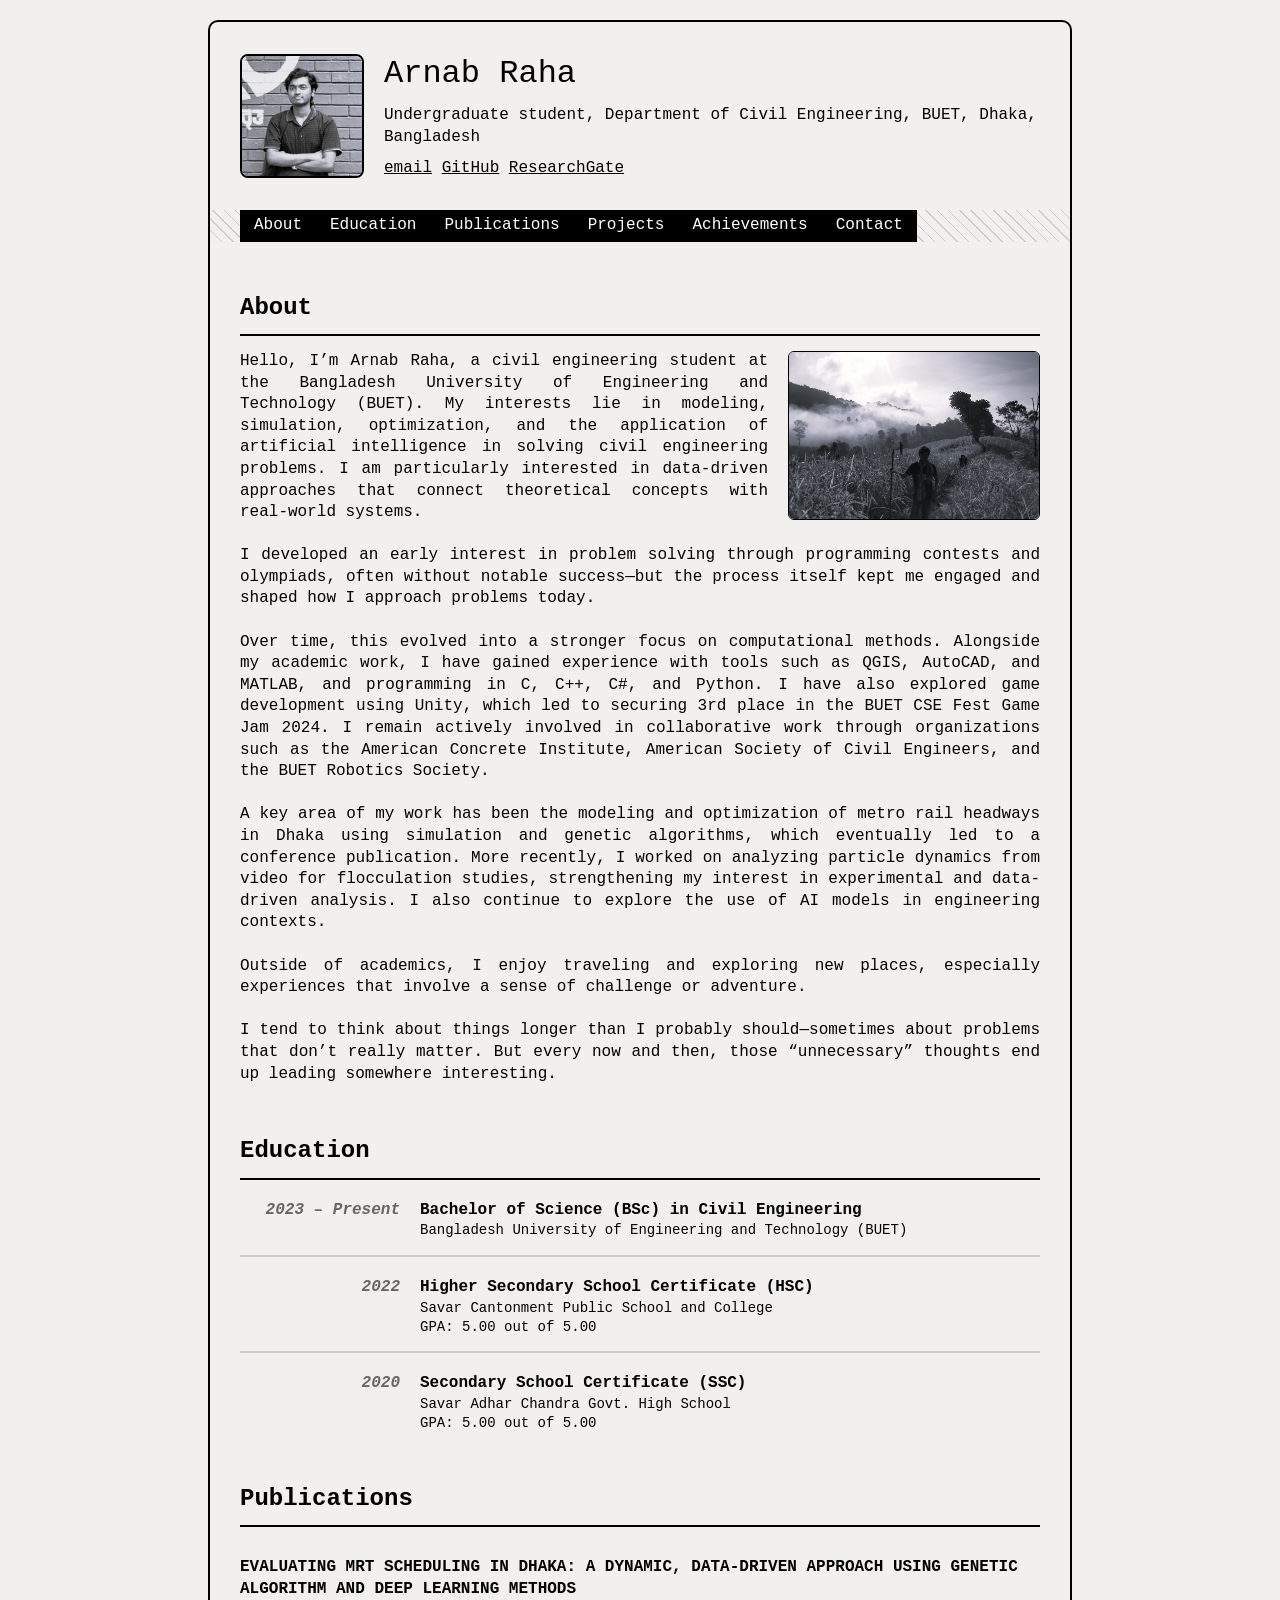
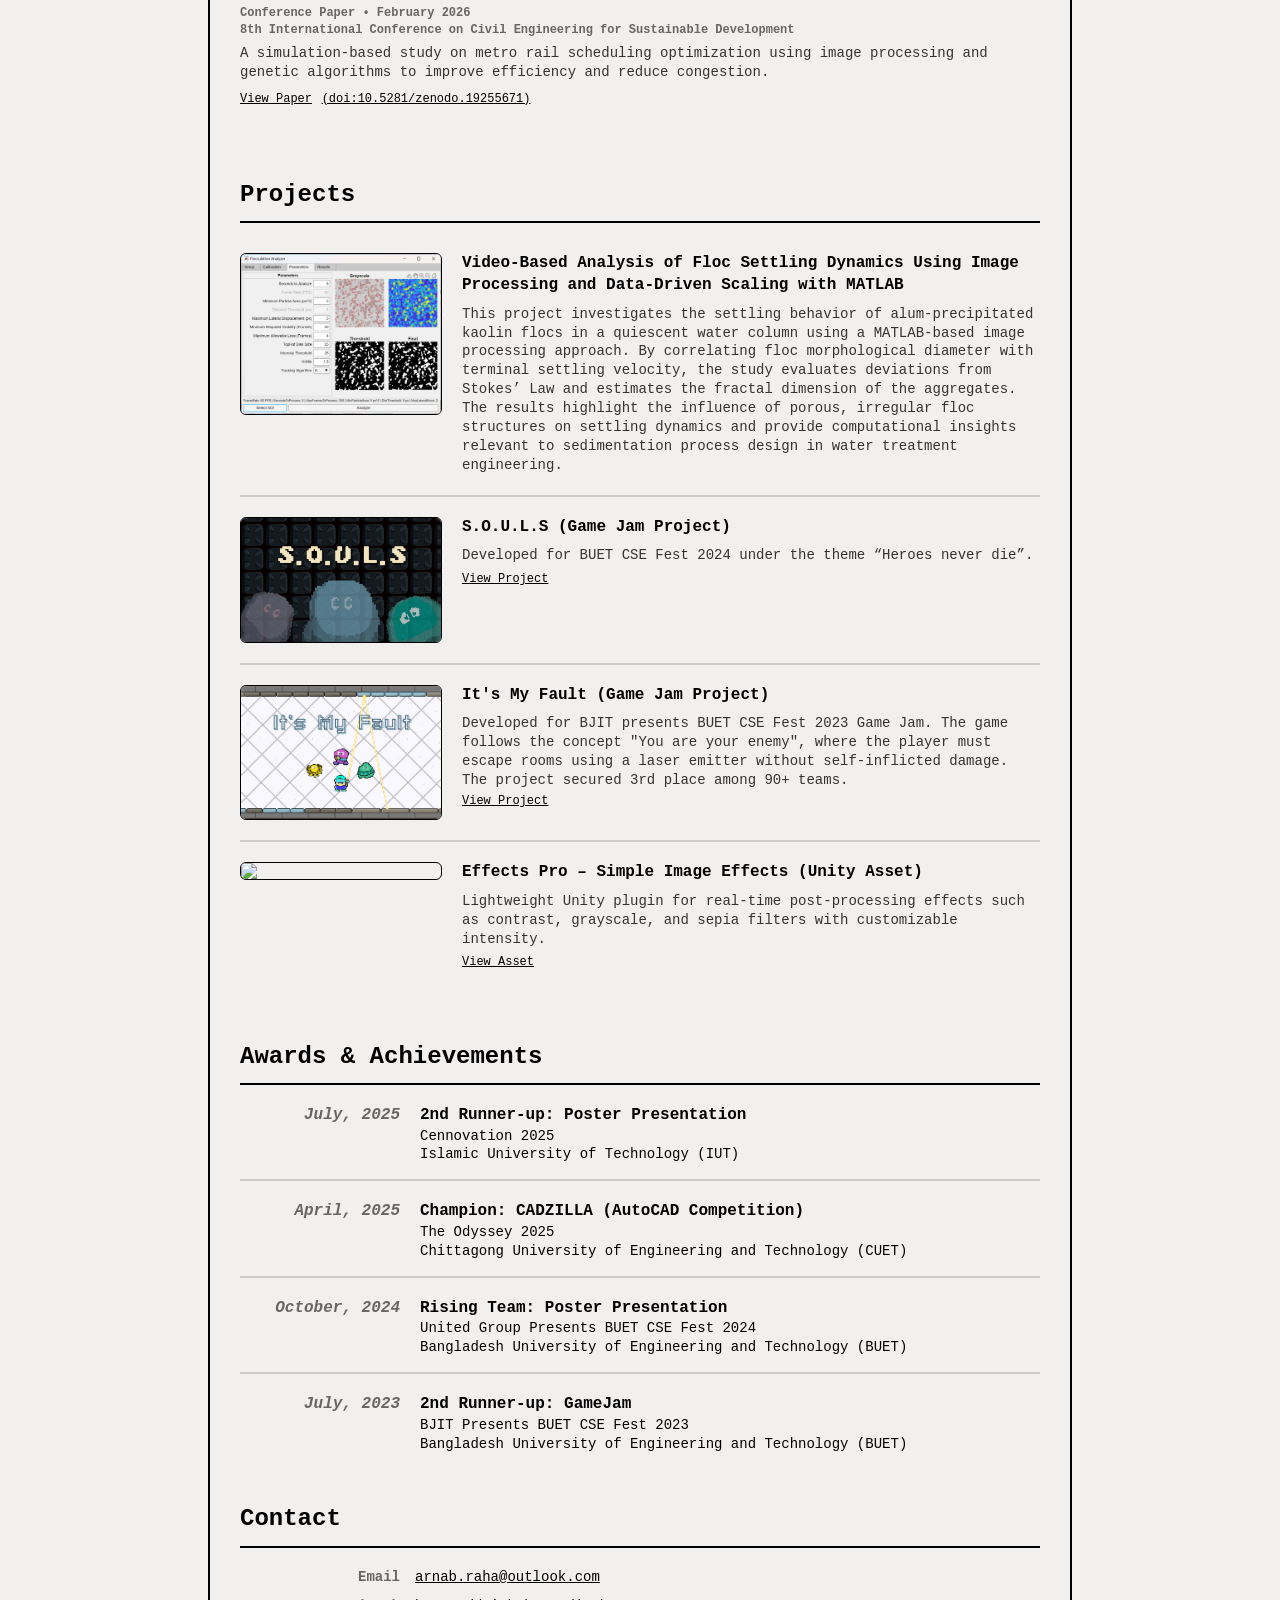
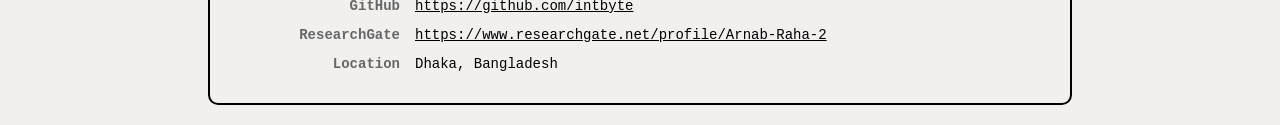
==== commit ac2d6de9: "Updated portfolio Changed phone layout and resource images" ====
--- a/index.html
+++ b/index.html
@@ -18,8 +18,13 @@
       <div class="intro-item text">
         <h1>Arnab Raha</h1>
         <p>
-          Undergraduate student, Department of Civil Engineering, BUET, Dhaka, Bangladesh.
+          Undergraduate student, Department of Civil Engineering, BUET, Dhaka, Bangladesh
         </p>
+        <div class="into-links">
+          <a href="mailto:arnab.raha@outlook.com">email</a>
+          <a href="https://github.com/intbyte">GitHub</a>
+          <a href="https://www.researchgate.net/profile/Arnab-Raha-2">ResearchGate</a>
+        </div>
       </div>
     </div>
 
@@ -28,6 +33,7 @@
       <a href="#education">Education</a>
       <a href="#publications">Publications</a>
       <a href="#projects">Projects</a>
+      <a href="#achievements">Achievements</a>
       <a href="#contact">Contact</a>
     </div>
 
@@ -35,19 +41,19 @@
       <h2>About</h2>
       <p>
         <img src="images/2.jpg" class="about-img">
-        Hello, I’m Arnab Raha, a civil engineering student at the Bangladesh University of Engineering and Technology (BUET). My interests lie in modeling, simulation, optimization, and the growing role of artificial intelligence in solving civil engineering problems. I’m particularly drawn to data-driven approaches that connect theoretical ideas with practical systems.<br>
-        <br>I spent a good part of my school years participating in programming contests, math olympiads, and working on platforms like Codeforces—often without notable achievements. But I kept going, mostly because I enjoyed thinking through problems, even when the results didn’t follow.<br>
-        <br>Over time, that persistence evolved into a more focused interest in computational methods. Alongside my academic work, I’ve developed experience with tools like QGIS, AutoCAD, and MATLAB, and programming in C, C++, C#, and Python. Earlier, I had strong interest in game development and learned Unity, and that passion had me the opportunity to secure 3rd place in GameJam of BUET CSE Fest 2024. I’ve also worked on projects ranging from CAD competitions to research-based studies and actively involved in clubs such as the American Concrete Institute, American Society of Civil Engineers, and the BUET Robotics Society.
-        Outside of academics, I enjoy traveling and exploring new places, especially experiences that involve a sense of challenge or adventure<br>
-        <br>A key area of my work has been the modeling and optimization of metro rail headways in Dhaka using simulation and genetic algorithms. What began as a conceptual idea evolved into a more rigorous study, ultimately leading to a conference publication. More recently, I completed a project focused on analyzing particle dynamics from video for flocculation studies, which provided valuable experience in experimental analysis and data interpretation<br>
-        <br>I tend to think about things longer than I probably should—sometimes about problems that don’t really matter. But every now and then, those “unnecessary” thoughts end up leading somewhere interesting.
+        Hello, I’m Arnab Raha, a civil engineering student at the Bangladesh University of Engineering and Technology (BUET). My interests lie in modeling, simulation, optimization, and the application of artificial intelligence in solving civil engineering problems. I am particularly interested in data-driven approaches that connect theoretical concepts with real-world systems.<br><br>
+        I developed an early interest in problem solving through programming contests and olympiads, often without notable success—but the process itself kept me engaged and shaped how I approach problems today.<br><br>
+        Over time, this evolved into a stronger focus on computational methods. Alongside my academic work, I have gained experience with tools such as QGIS, AutoCAD, and MATLAB, and programming in C, C++, C#, and Python. I have also explored game development using Unity, which led to securing 3rd place in the BUET CSE Fest Game Jam 2024. I remain actively involved in collaborative work through organizations such as the American Concrete Institute, American Society of Civil Engineers, and the BUET Robotics Society.<br><br>
+        A key area of my work has been the modeling and optimization of metro rail headways in Dhaka using simulation and genetic algorithms, which eventually led to a conference publication. More recently, I worked on analyzing particle dynamics from video for flocculation studies, strengthening my interest in experimental and data-driven analysis. I also continue to explore the use of AI models in engineering contexts.<br><br>
+        Outside of academics, I enjoy traveling and exploring new places, especially experiences that involve a sense of challenge or adventure.<br><br>
+        I tend to think about things longer than I probably should—sometimes about problems that don’t really matter. But every now and then, those “unnecessary” thoughts end up leading somewhere interesting.
       </p>
     </div>
 
     <div class="section" id="education">
       <h2>Education</h2>
 
-      <div class="education">
+      <div class="timed event">
         <div class="time">2023 – Present</div>
         <div class="details">
           <strong>Bachelor of Science (BSc) in Civil Engineering</strong>
@@ -55,7 +61,7 @@
         </div>
       </div>
 
-      <div class="education">
+      <div class="timed event">
         <div class="time">2022</div>
         <div class="details">
           <strong>Higher Secondary School Certificate (HSC)</strong>
@@ -64,7 +70,7 @@
         </div>
       </div>
 
-      <div class="education">
+      <div class="timed event">
         <div class="time">2020</div>
         <div class="details">
           <strong>Secondary School Certificate (SSC)</strong>
@@ -155,6 +161,47 @@
       </div>
     </div>
 
+    <div class="section" id="achievements">
+      <h2>Awards & Achievements</h2>
+
+      <div class="timed event">
+        <div class="time">July, 2025</div>
+        <div class="details">
+          <strong>2nd Runner-up: Poster Presentation</strong>
+          <div>Cennovation 2025</div>
+          <div>Islamic University of Technology (IUT)</div>
+        </div>
+      </div>
+
+      <div class="timed event">
+        <div class="time">April, 2025</div>
+        <div class="details">
+          <strong>Champion: CADZILLA (AutoCAD Competition)</strong>
+          <div>The Odyssey 2025</div>
+          <div>Chittagong University of Engineering and Technology (CUET)</div>
+        </div>
+      </div>
+
+      <div class="timed event">
+        <div class="time">October, 2024</div>
+        <div class="details">
+          <strong>Rising Team: Poster Presentation</strong>
+          <div>United Group Presents BUET CSE Fest 2024</div>
+          <div>Bangladesh University of Engineering and Technology (BUET)</div>
+        </div>
+      </div>
+
+      <div class="timed event">
+        <div class="time">July, 2023</div>
+        <div class="details">
+          <strong>2nd Runner-up: GameJam</strong>
+          <div>BJIT Presents BUET CSE Fest 2023</div>
+          <div>Bangladesh University of Engineering and Technology (BUET)</div>
+        </div>
+      </div>
+
+    </div>
+
     <div class="section" id="contact">
       <h2>Contact</h2>
       <div class="contact-item">
@@ -185,6 +232,7 @@
     </div>
 
   </div>
+
   <script>
     const nav = document.querySelector(".nav");
     const links = document.querySelectorAll(".nav a");
--- a/css/styles.css
+++ b/css/styles.css
@@ -9,12 +9,12 @@
 }
 
 .container {
-    max-width: 60vw;
+    max-width: 800px;
     width: 100%;
     border: 2px solid #000;
     border-radius: 10px;
     padding: 30px;
-    line-height: 1.2;
+    line-height: 1.35;
     background: #F2F0EF;
 }
 
@@ -52,6 +52,10 @@
 a {
     color: #000;
     text-decoration: underline;
+}
+
+a:hover {
+    opacity: 0.7;
 }
 
 /* Navigation */
@@ -108,7 +112,7 @@
 
 /* Sections */
 .section {
-    margin-top: 40px;
+    margin-top: 50px;
     scroll-margin-top: 50px;
 }
 
@@ -122,12 +126,12 @@
     border-bottom: 2px solid #000;
     margin-top: 10px;
 
-    margin-left: -30px;
-    margin-right: -30px;
-}
-
-/* Education */
-.education {
+    margin-left: 0px;
+    margin-right: 0px;
+}
+
+/* Timed Events */
+.timed.event {
     display: grid;
     grid-template-columns: 20% 1fr;
     gap: 20px;
@@ -136,25 +140,27 @@
     font-size: 14px;
 }
 
-.education .time {
+.timed.event .time {
     font-size: 16px;
     color: #666;
     font-weight: 600;
+    font-style: italic;
     text-align: right;
 }
 
-.education p {
+.timed.event p {
     color: #333;
     margin: 6px 0;
 }
 
-.education strong {
+.timed.event strong {
     display: block;
     font-size: 16px;
-    color: #000;
-}
-
-.education:not(:last-child) {
+    font-weight: 700;
+    color: #000;
+}
+
+.timed.event:not(:last-child) {
     border-bottom: 2px solid #ccc;
     padding-bottom: 15px;
 }
@@ -162,7 +168,7 @@
 /* About */
 .about-img {
     float: right;
-    width: 40%;
+    max-width: 250px;
     margin: 0 0 10px 20px;
     border: 1px solid #000;
     border-radius: 6px;
@@ -195,7 +201,7 @@
 .pub-desc {
     font-size: 14px;
     color: #333;
-    line-height: 1.2;
+    line-height: 1.35;
     margin-bottom: 6px;
 }
 
@@ -243,7 +249,7 @@
 .proj-desc {
     font-size: 14px;
     color: #333;
-    line-height: 1.2;
+    line-height: 1.35;
 }
 
 .proj-link {
@@ -284,6 +290,7 @@
   .container {
     max-width: 100%;
     padding: 20px;
+    padding-top: 15vw;
     border-radius: 0;
     border: none;
   }
@@ -305,11 +312,17 @@
 
   .intro-item.image img {
     width: 60vw;
-    height: auto;
+    height: 60vw;
+    object-fit: cover;
+    border-radius: 50%;  /* makes it a circle */
+    display: block;
+    margin: 0 auto;      /* center it */
+    border: 2px solid #000;
   }
 
   /* Navigation */
   .nav {
+    display: none;
     flex-wrap: wrap;
     align-items: center;
     justify-content: center;
@@ -330,21 +343,23 @@
   }
 
   /* Education → stack */
-  .education {
+  .timed.event {
     grid-template-columns: 1fr;
-    gap: 8px;
-  }
-
-  .education .time {
+    gap: 2px;
+  }
+
+  .timed.event .time {
     text-align: left;
     font-size: 14px;
   }
 
   /* About image → remove float */
   .about-img {
-    float: none;
-    width: 100%;
-    margin: 10px 0;
+    float: none;              /* IMPORTANT: reset float */
+    display: block;
+    max-width: 90%;          /* let it scale with screen */
+    height: auto;
+    margin: 10px auto;        /* center it */
   }
 
   #about p {
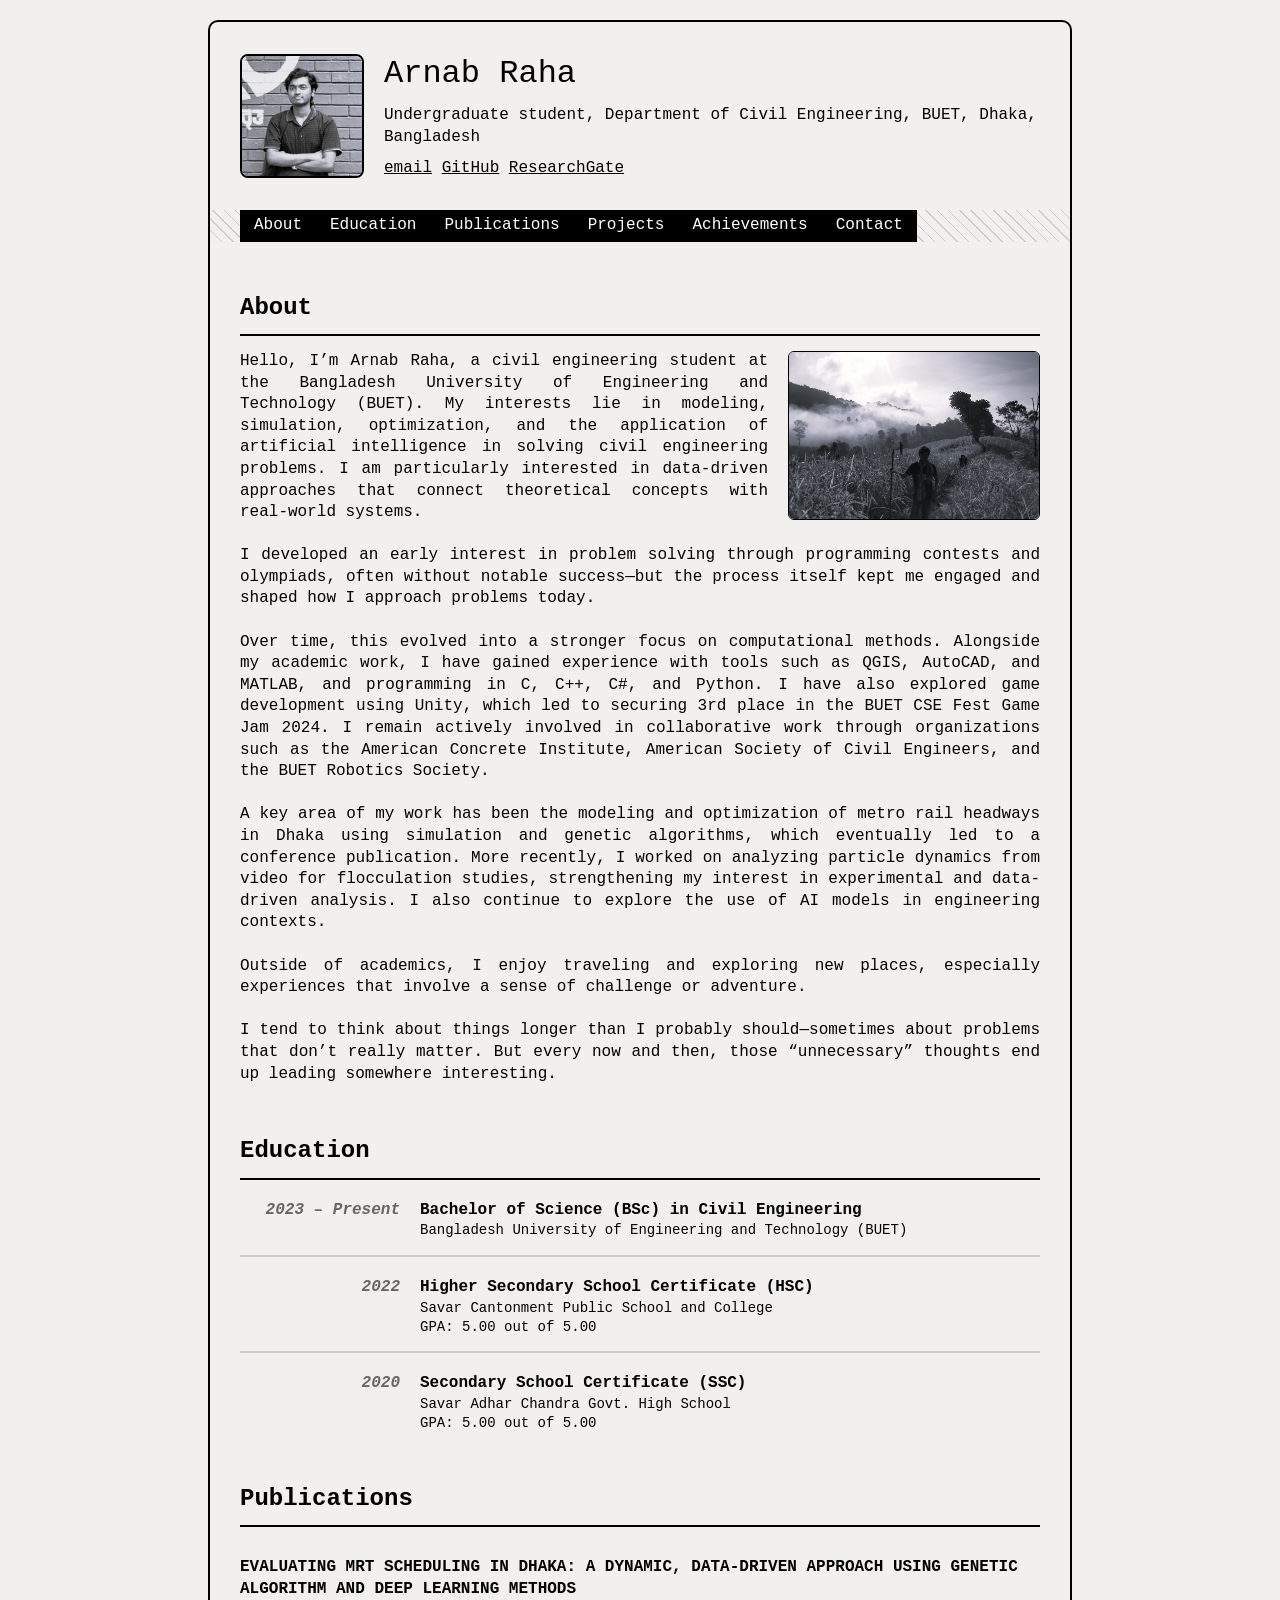
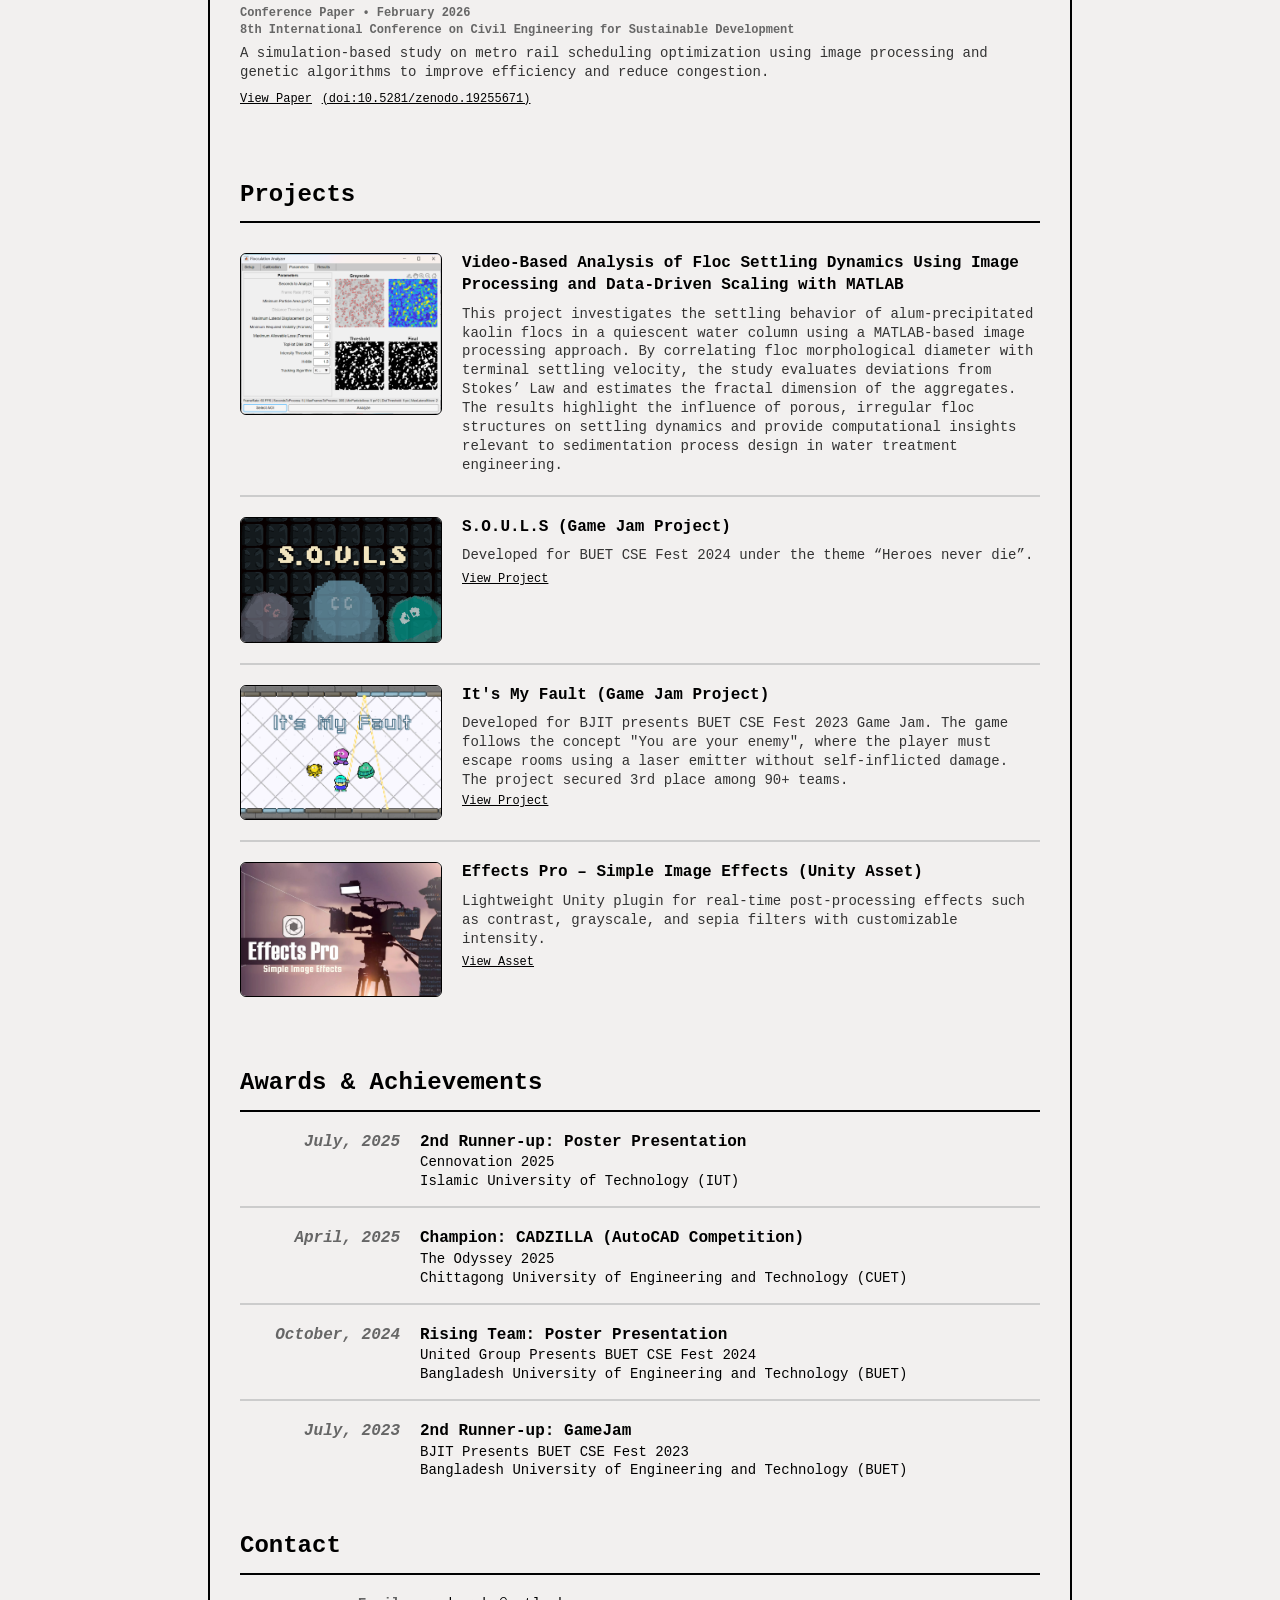
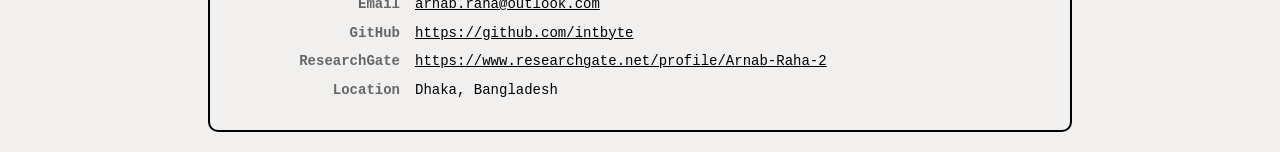
==== commit b68f67f5: "Fixed image issue" ====
--- a/index.html
+++ b/index.html
@@ -146,7 +146,7 @@
       </div>
 
       <div class="project">
-        <img src="images/asset_1.webp" class="proj-img">
+        <img src="images/asset_1.jpg" class="proj-img">
         <div class="proj-content">
           <div class="proj-title">
             Effects Pro – Simple Image Effects (Unity Asset)
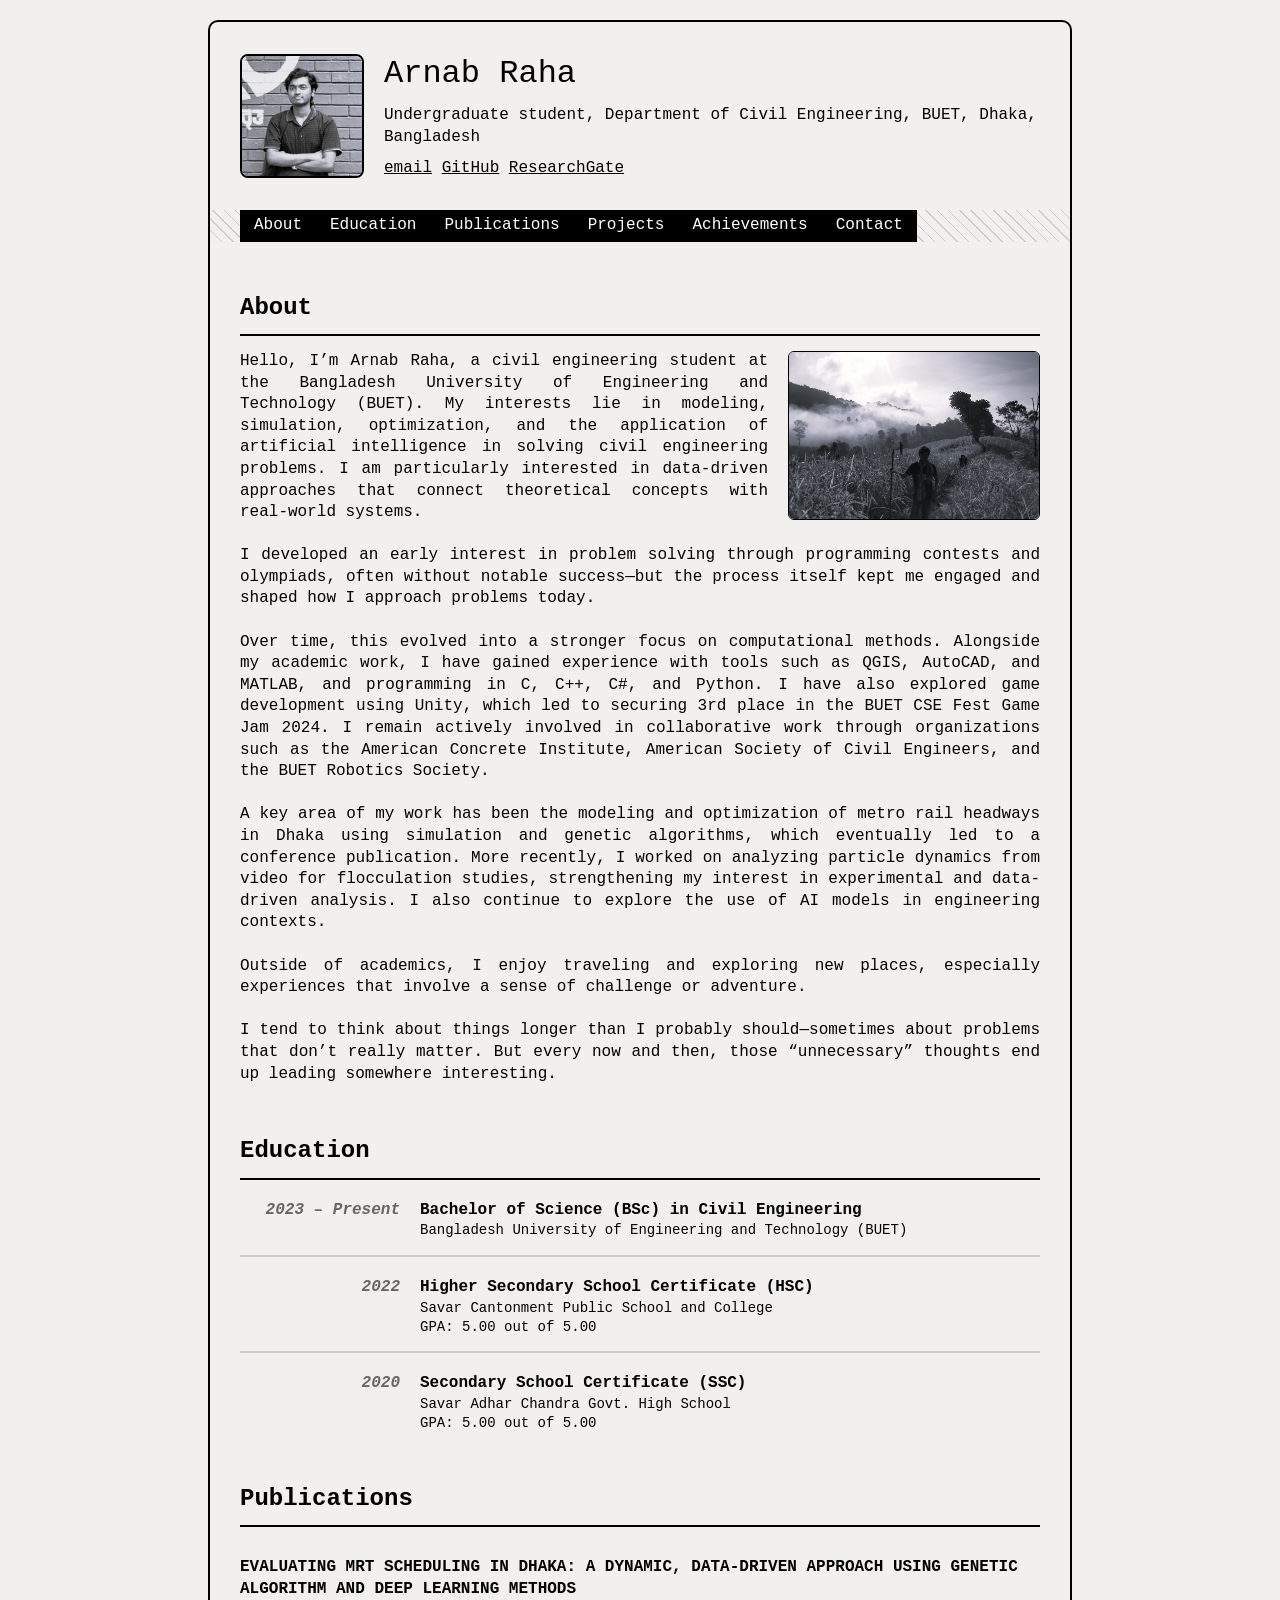
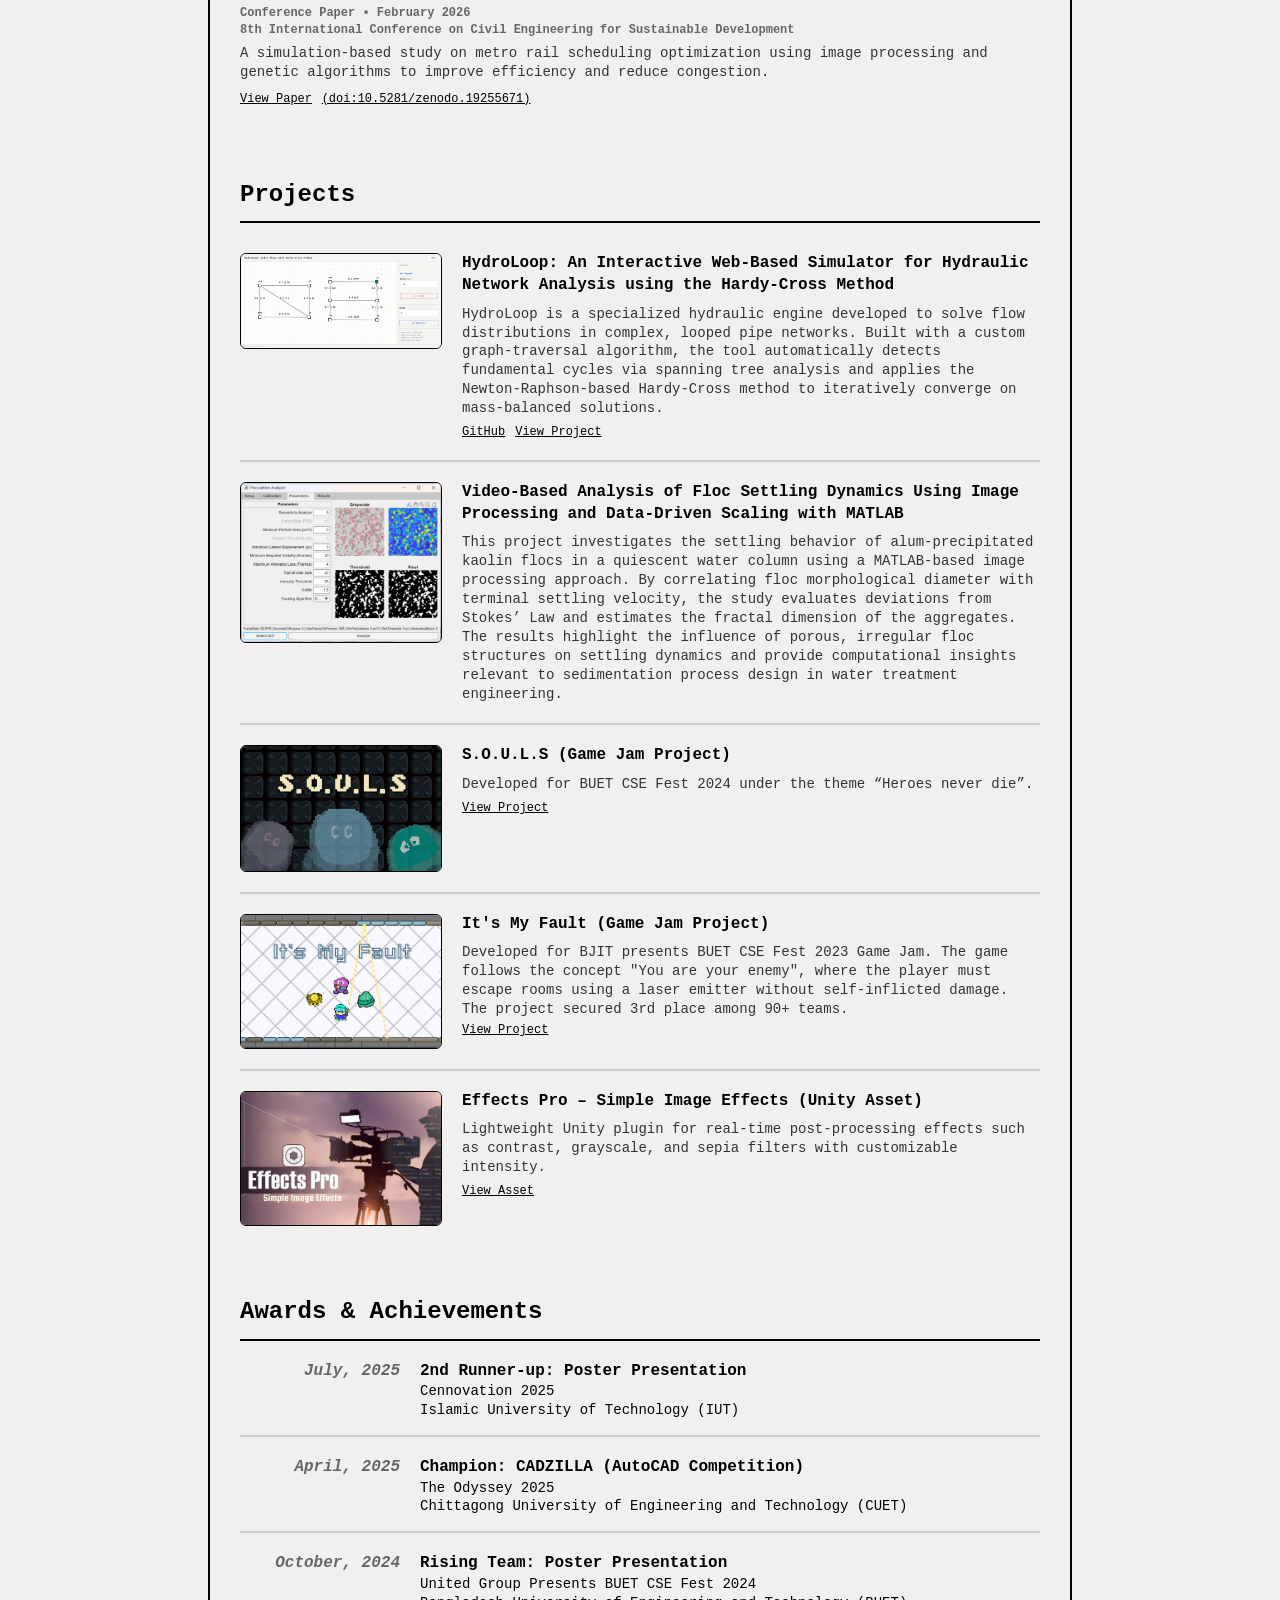
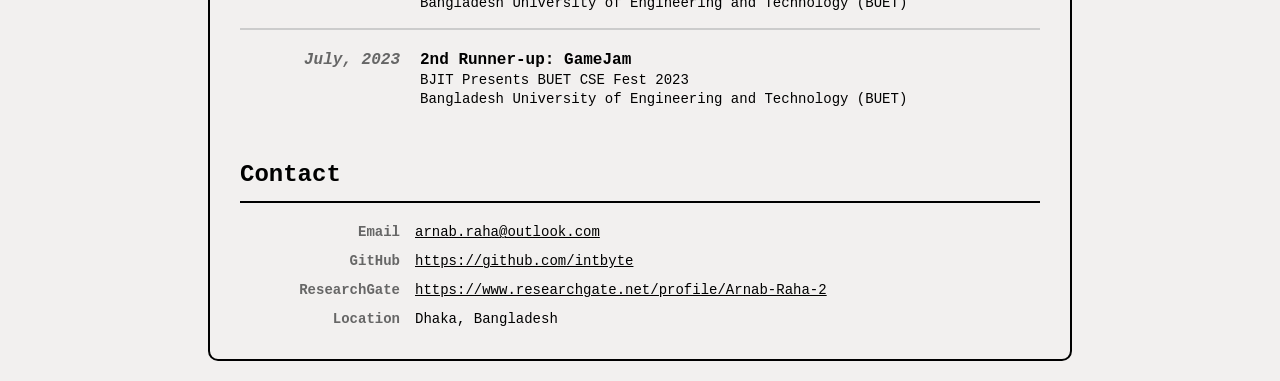
==== commit eed3bb71: "Updated portfolio" ====
--- a/index.html
+++ b/index.html
@@ -2,8 +2,8 @@
 <html lang="en">
 <head>
   <meta charset="UTF-8">
+  <meta name="viewport" content="width=device-width, initial-scale=1.0, user-scalable=no">
   <meta name="robots" content="noimageindex">
-  <meta name="viewport" content="width=device-width, initial-scale=1.0">
   <title>Arnab Raha</title>
   <link rel="stylesheet" href="css/styles.css">
 </head>
@@ -96,13 +96,33 @@
             A simulation-based study on metro rail scheduling optimization using image processing and genetic algorithms to improve efficiency and reduce congestion.
           </div>
 
-          <a href="https://www.researchgate.net/publication/403210605_EVALUATING_MRT_SCHEDULING_IN_DHAKA_A_DYNAMIC_DATA-DRIVEN_APPROACH_USING_GENETIC_ALGORITHM_AND_DEEP_LEARNING_METHODS" class="pub-link">View Paper</a> <a href="https://doi.org/10.5281/zenodo.19255671" class="pub-link">(doi:10.5281/zenodo.19255671)</a>
+          <a href="https://www.researchgate.net/publication/403210605_EVALUATING_MRT_SCHEDULING_IN_DHAKA_A_DYNAMIC_DATA-DRIVEN_APPROACH_USING_GENETIC_ALGORITHM_AND_DEEP_LEARNING_METHODS" class="pub-link" target="_blank" rel="noopener noreferrer">View Paper</a>
+          <a href="https://doi.org/10.5281/zenodo.19255671" class="pub-link" target="_blank" rel="noopener noreferrer">(doi:10.5281/zenodo.19255671)</a>
         </div>
     </div>
 
     <div class="section" id="projects">
       <h2>Projects</h2>
       <div class="project">
+        <img src="images/proj_0.jpeg" alt="HydroLoop Solver" class="proj-img">
+        <div class="proj-content">
+          <div class="proj-title">
+            HydroLoop: An Interactive Web-Based Simulator for Hydraulic Network Analysis using the Hardy-Cross Method
+          </div>
+
+          <div class="proj-desc">
+            HydroLoop is a specialized hydraulic engine developed to solve flow distributions in complex, looped pipe networks. Built with a custom graph-traversal algorithm, the tool automatically detects fundamental cycles via spanning tree analysis and applies the Newton-Raphson-based Hardy-Cross method to iteratively converge on mass-balanced solutions. 
+          </div>
+
+          <div style="display: flex; gap: 10px;">
+              <a href="https://github.com/intbyte/HydroLoop" class="proj-link" target="_blank" rel="noopener noreferrer">GitHub</a>
+              <a href="https://intbyte.github.io/HydroLoop/" class="proj-link" target="_blank" rel="noopener noreferrer">View Project</a>
+          </div>
+
+        </div>
+      </div>
+
+      <div class="project">
         <img src="images/proj_1.png" alt="Floc analysis" class="proj-img">
         <div class="proj-content">
           <div class="proj-title">
@@ -126,7 +146,7 @@
             Developed for BUET CSE Fest 2024 under the theme “Heroes never die”.
           </div>
 
-          <a href="https://github.com/intbyte/S.O.U.L.S" class="proj-link">View Project</a>
+          <a href="https://github.com/intbyte/S.O.U.L.S" class="proj-link" target="_blank" rel="noopener noreferrer">View Project</a>
         </div>
       </div>
 
@@ -141,7 +161,7 @@
             Developed for BJIT presents BUET CSE Fest 2023 Game Jam. The game follows the concept "You are your enemy", where the player must escape rooms using a laser emitter without self-inflicted damage. The project secured 3rd place among 90+ teams.
           </div>
 
-          <a href="https://github.com/intbyte/It-s-My-Fault---A-Game-Jam-Project" class="proj-link">View Project</a>
+          <a href="https://github.com/intbyte/It-s-My-Fault---A-Game-Jam-Project" class="proj-link" target="_blank" rel="noopener noreferrer">View Project</a>
         </div>
       </div>
 
@@ -156,7 +176,7 @@
             Lightweight Unity plugin for real-time post-processing effects such as contrast, grayscale, and sepia filters with customizable intensity.
           </div>
 
-          <a href="https://assetstore.unity.com/packages/slug/191099" class="proj-link">View Asset</a>
+          <a href="https://assetstore.unity.com/packages/slug/191099" class="proj-link" target="_blank" rel="noopener noreferrer">View Asset</a>
         </div>
       </div>
     </div>
--- a/css/styles.css
+++ b/css/styles.css
@@ -293,10 +293,6 @@
     padding-top: 15vw;
     border-radius: 0;
     border: none;
-  }
-
-  body {
-    padding: 0;
   }
 
   /* Intro section → stack */
@@ -363,7 +359,8 @@
   }
 
   #about p {
-    text-align: left;
+    margin-top: 15px;
+    text-align: justify;
   }
 
   /* Publications */
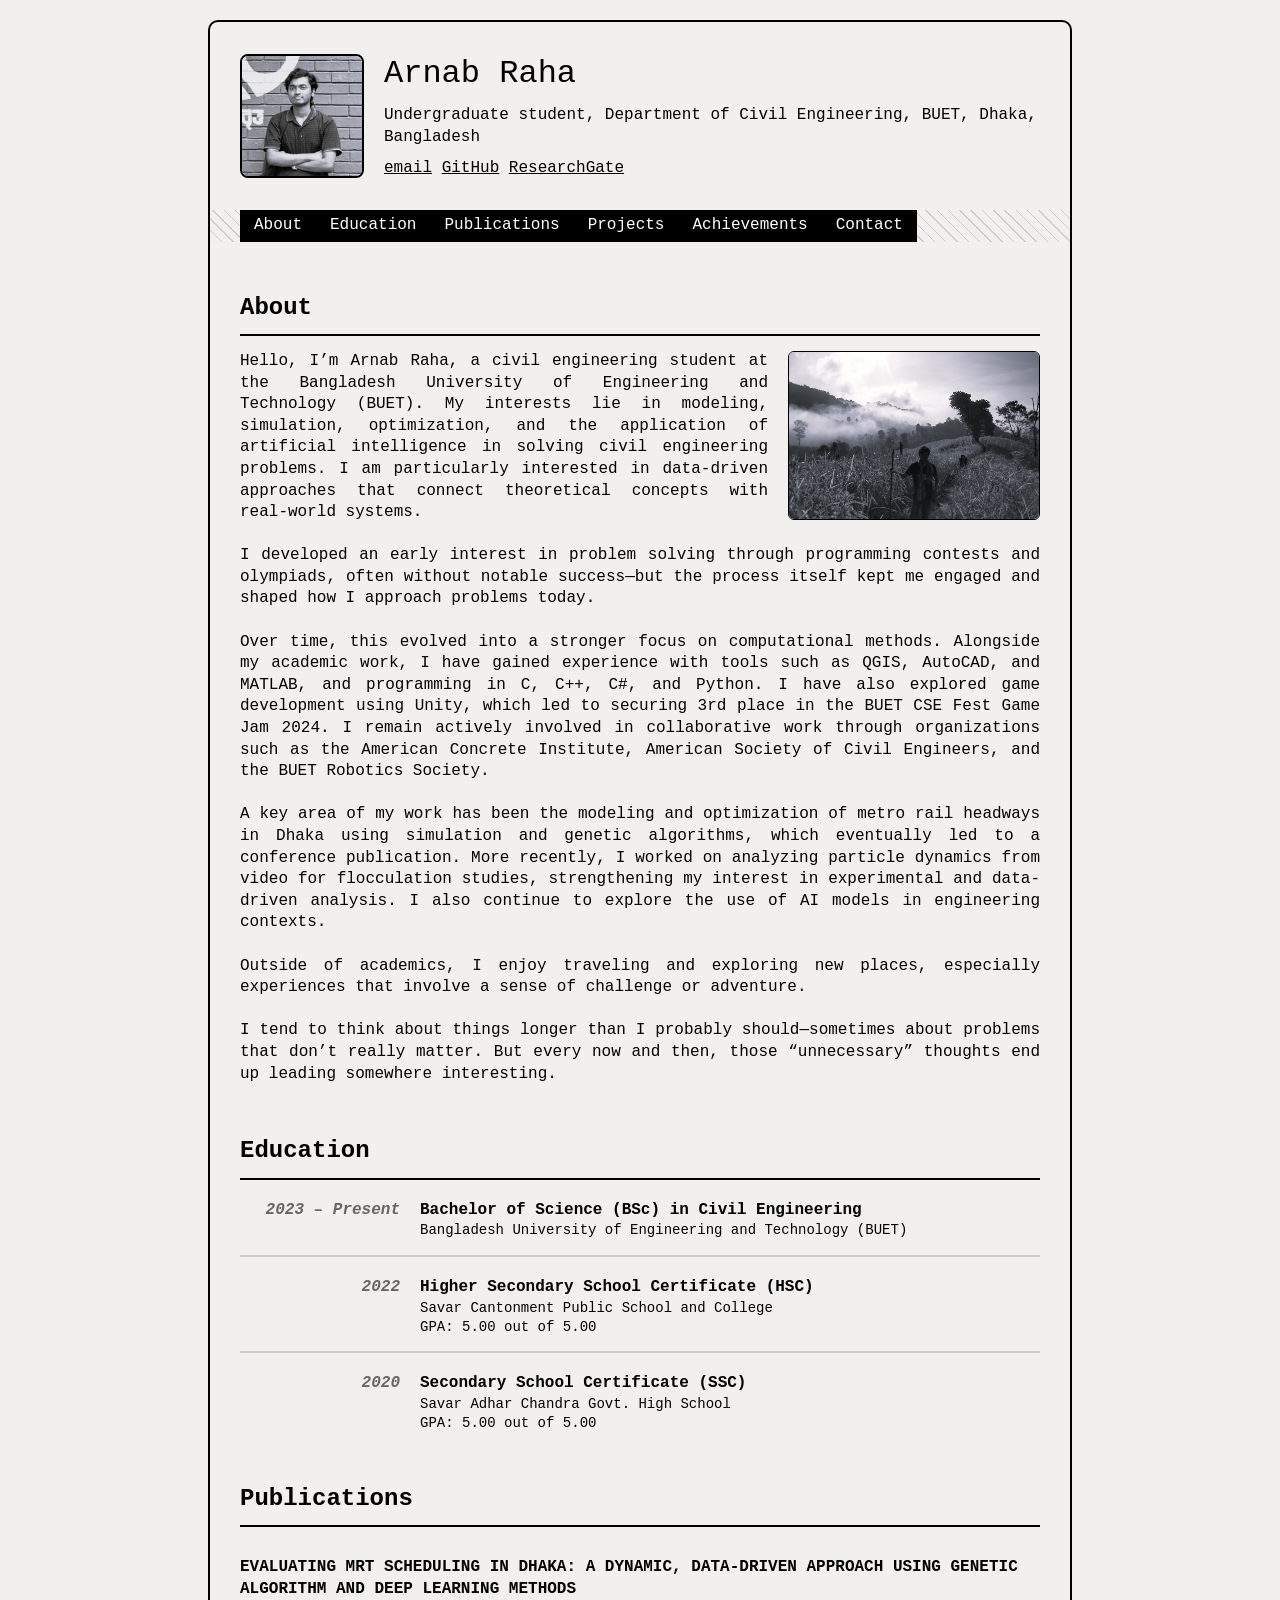
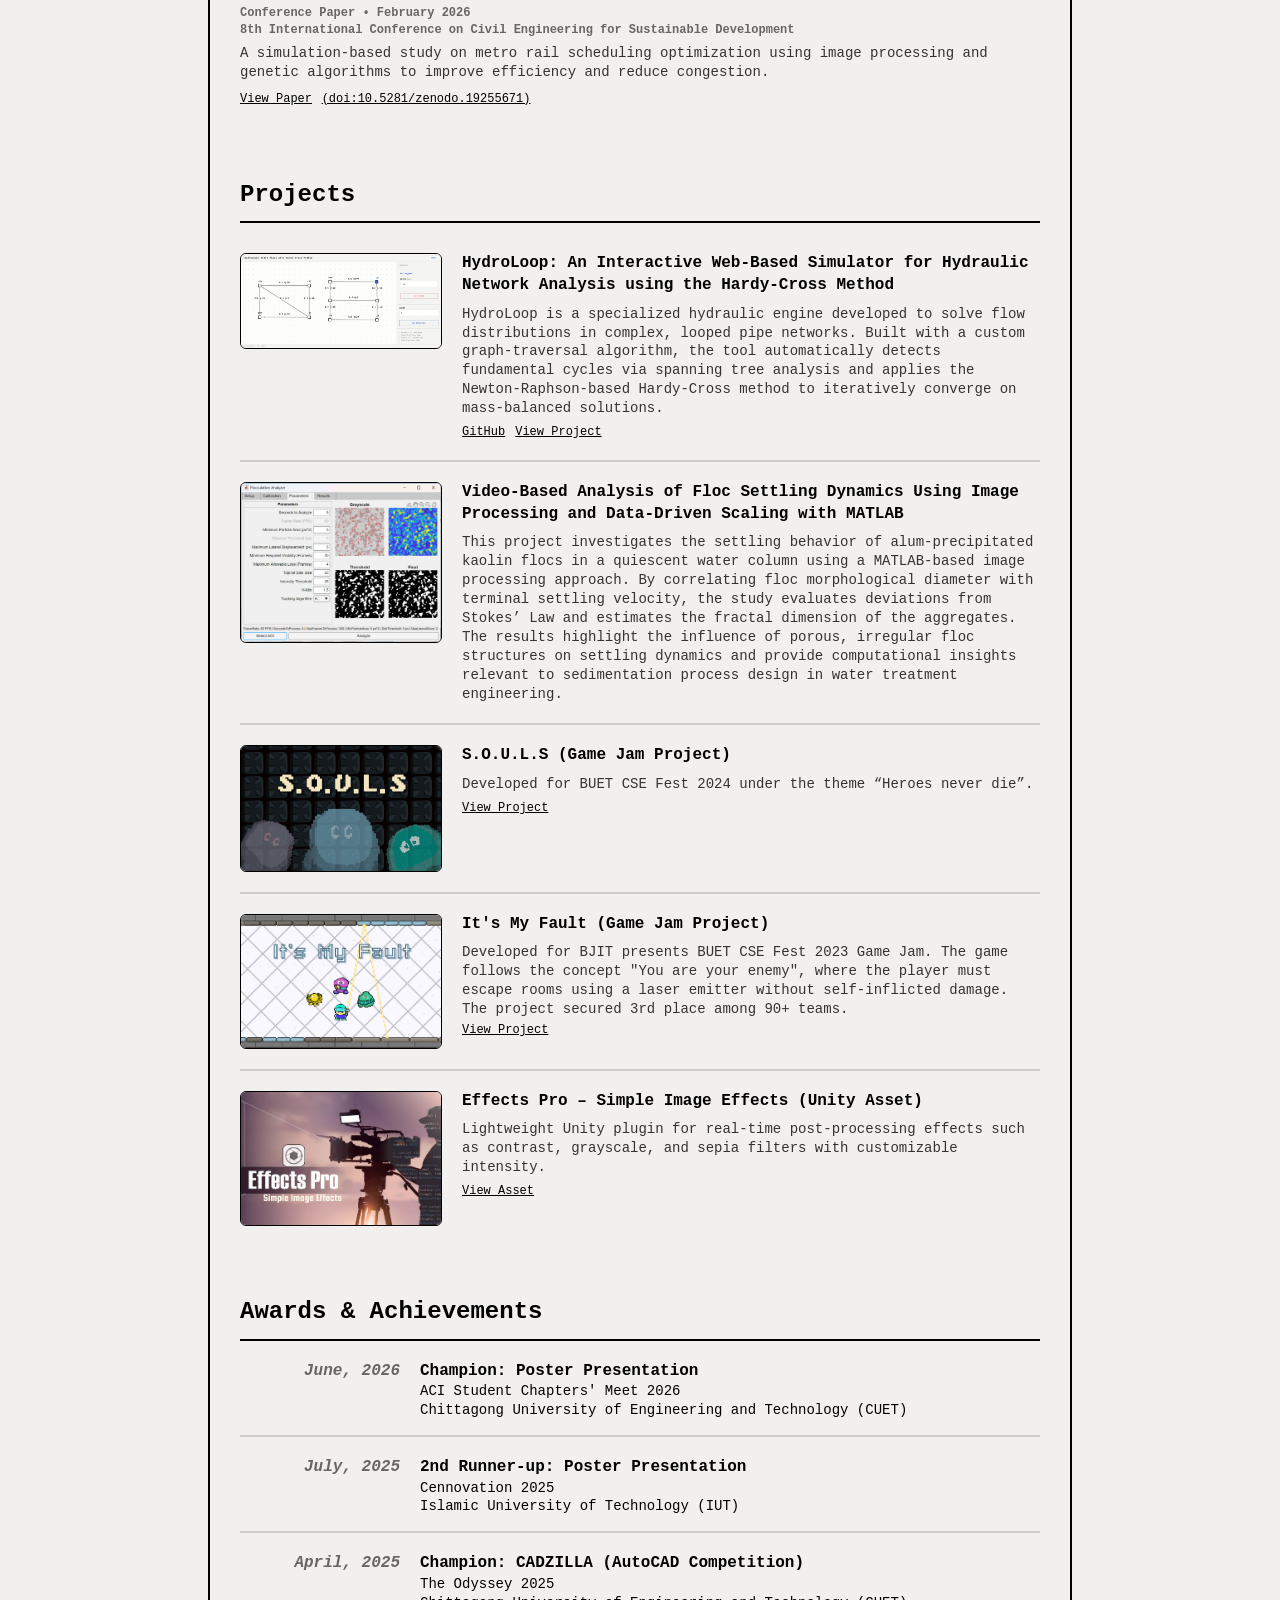
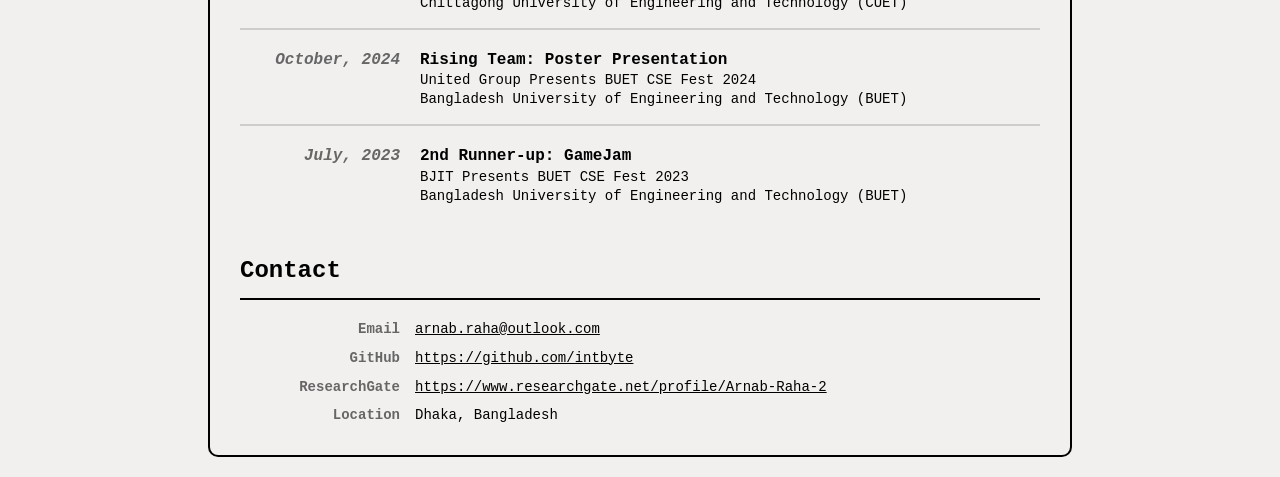
==== commit 21c1f08b: "Updated details" ====
--- a/index.html
+++ b/index.html
@@ -185,6 +185,15 @@
       <h2>Awards & Achievements</h2>
 
       <div class="timed event">
+        <div class="time">June, 2026</div>
+        <div class="details">
+          <strong>Champion: Poster Presentation</strong>
+          <div>ACI Student Chapters' Meet 2026</div>
+          <div>Chittagong University of Engineering and Technology (CUET)</div>
+        </div>
+      </div>
+
+      <div class="timed event">
         <div class="time">July, 2025</div>
         <div class="details">
           <strong>2nd Runner-up: Poster Presentation</strong>
